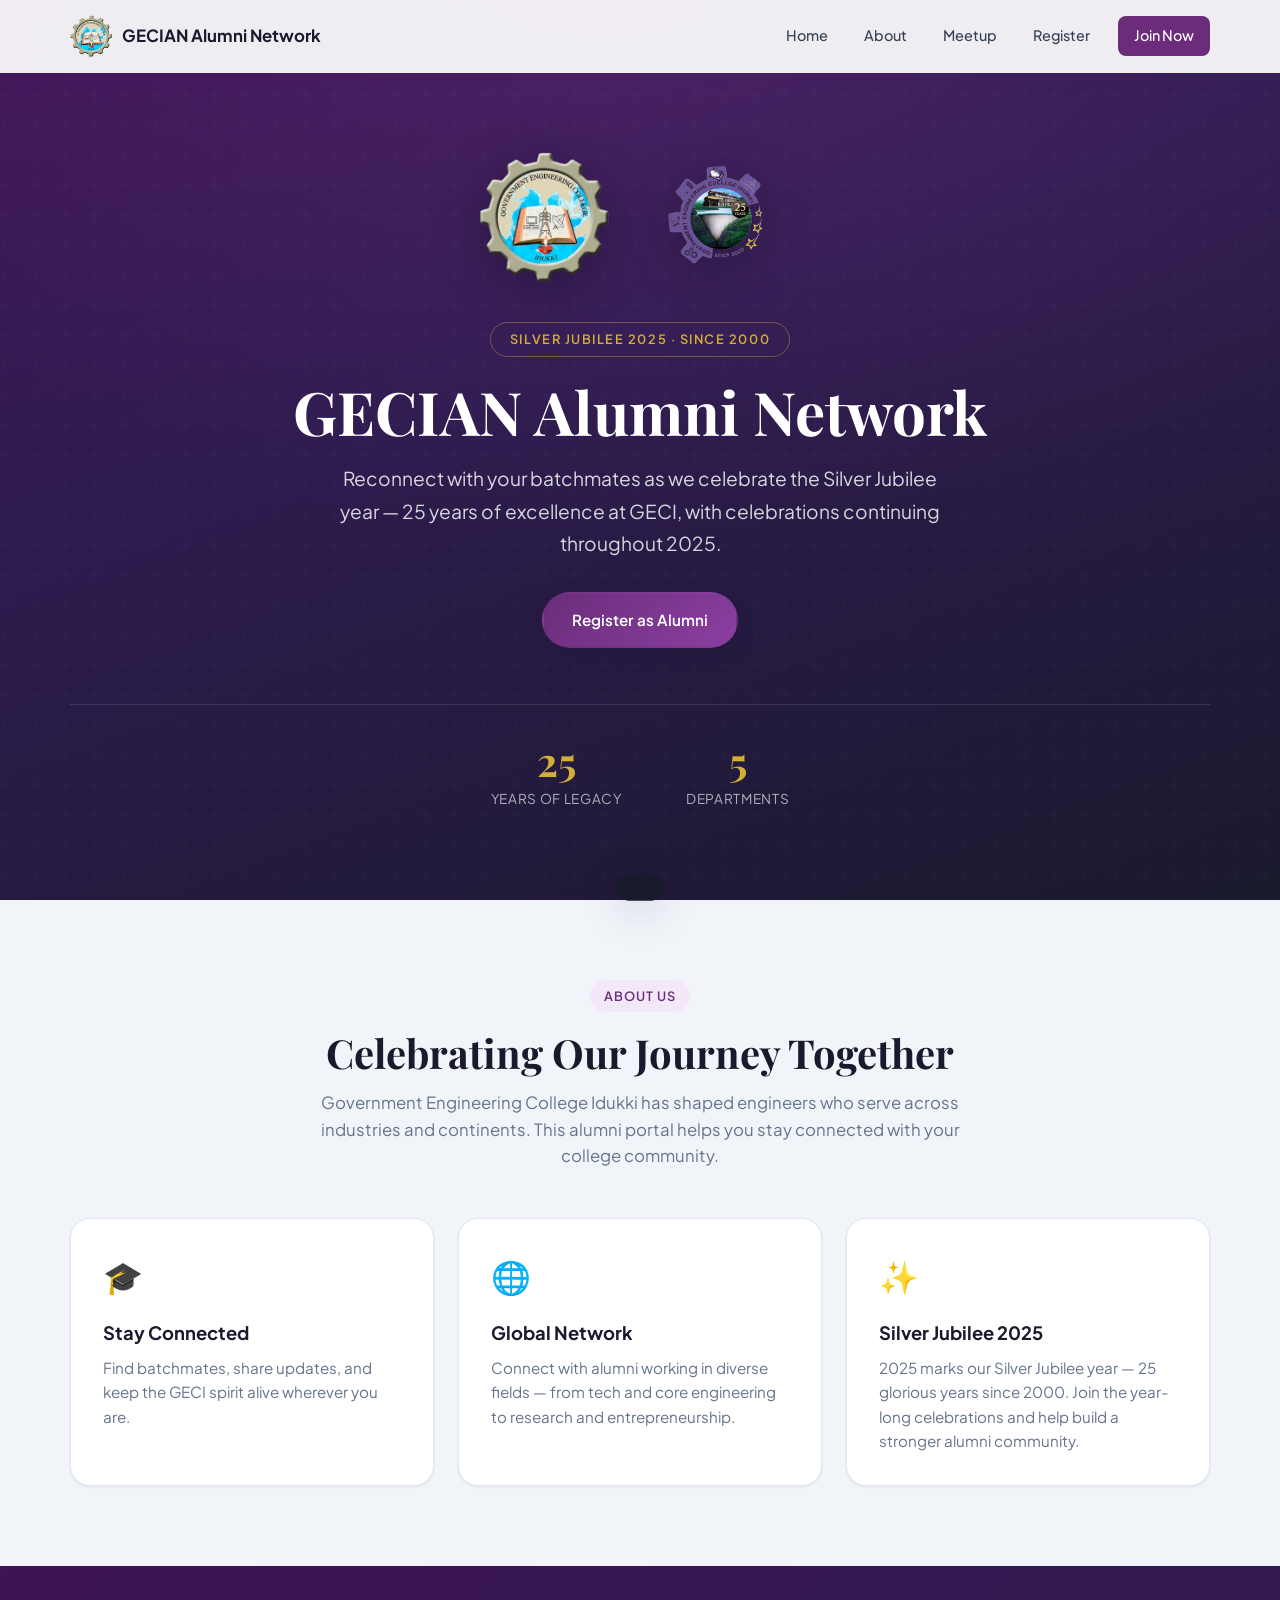
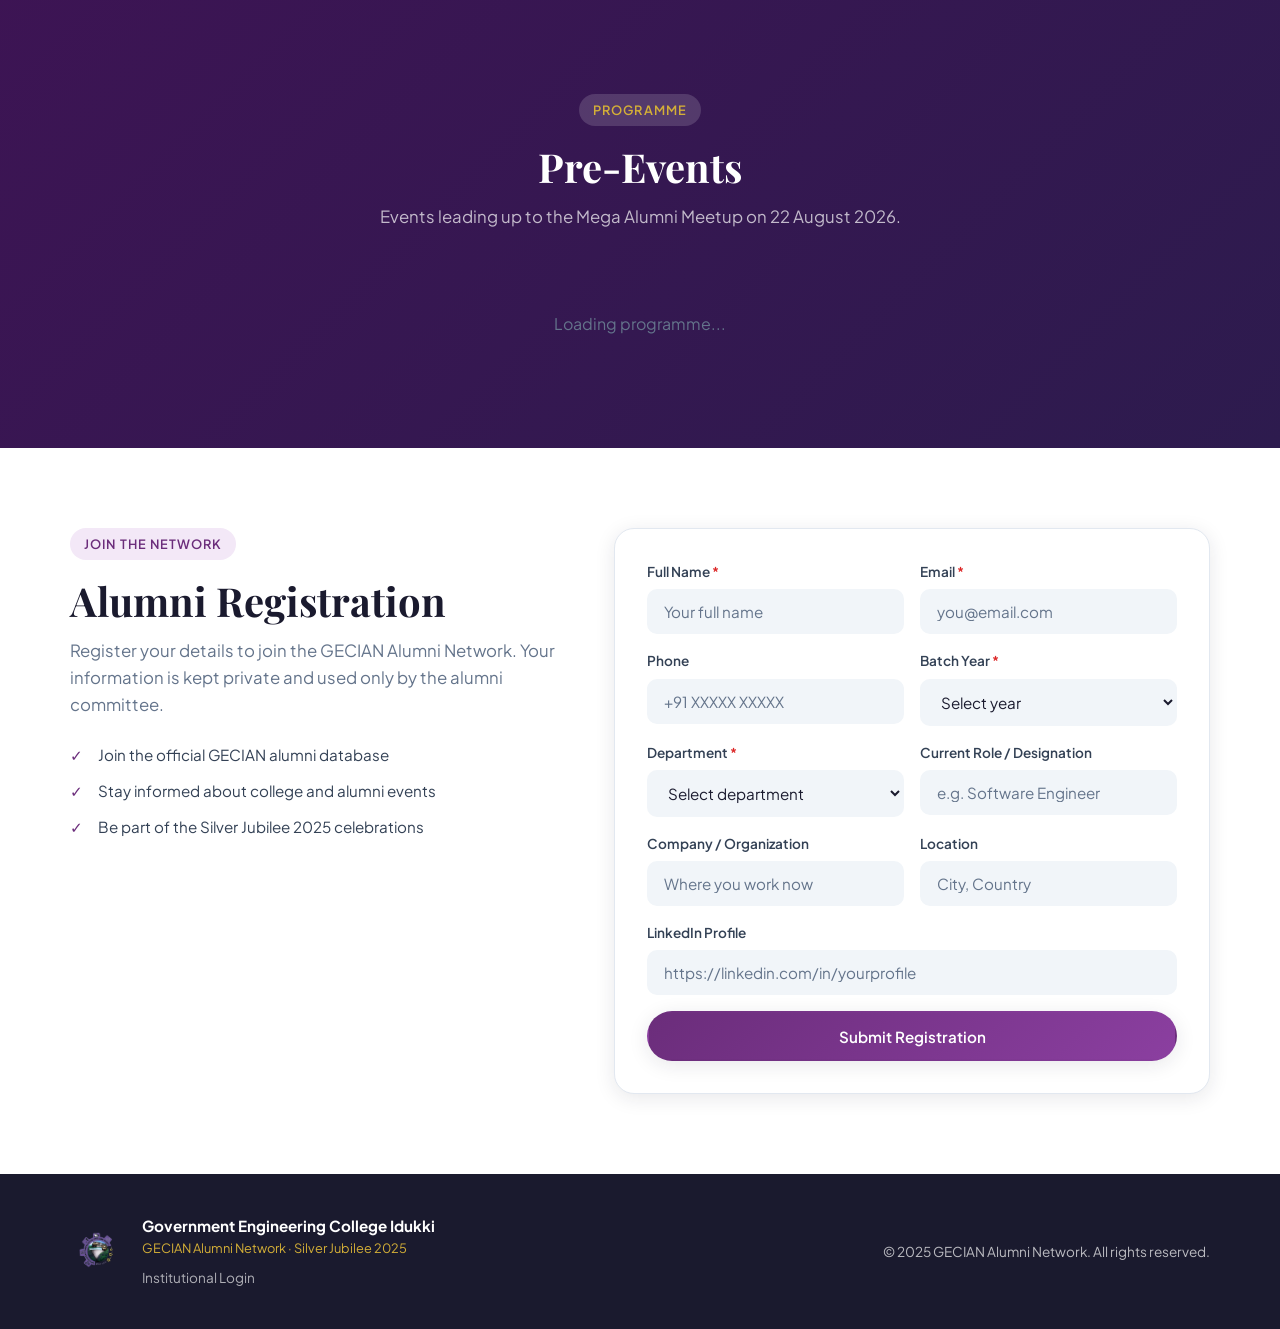
==== index.html @ 767d6194 "Initial commit: GECIAN Alumni Network website with Firebase backend. Co-authored-by: Cursor <cursora" ====
<!DOCTYPE html>
<html lang="en">
<head>
  <meta charset="UTF-8">
  <meta name="viewport" content="width=device-width, initial-scale=1.0">
  <meta name="description" content="GECIAN Alumni Network — Connect with fellow graduates of Government Engineering College Idukki">
  <title>GECIAN Alumni Network</title>
  <link rel="preconnect" href="https://fonts.googleapis.com">
  <link rel="preconnect" href="https://fonts.gstatic.com" crossorigin>
  <link href="https://fonts.googleapis.com/css2?family=Playfair+Display:wght@600;700&family=Plus+Jakarta+Sans:wght@400;500;600;700&display=swap" rel="stylesheet">
  <link rel="stylesheet" href="css/styles.css">
  <link rel="stylesheet" href="css/portal.css">
</head>
<body>
  <header class="header" id="header">
    <nav class="nav container">
      <a href="#home" class="nav__brand">
        <img src="assets/geci-logo.png" alt="GECI Logo" class="nav__logo">
        <span class="nav__title">GECIAN Alumni Network</span>
      </a>
      <button class="nav__toggle" id="navToggle" aria-label="Toggle navigation" aria-expanded="false">
        <span></span>
        <span></span>
        <span></span>
      </button>
      <ul class="nav__menu" id="navMenu">
        <li><a href="#home" class="nav__link">Home</a></li>
        <li><a href="#about" class="nav__link">About</a></li>
        <li><a href="#meetup" class="nav__link">Meetup</a></li>
        <li><a href="#register" class="nav__link">Register</a></li>
        <li><a href="#register" class="nav__link nav__link--cta">Join Now</a></li>
      </ul>
    </nav>
  </header>

  <main>
    <!-- Hero -->
    <section class="hero" id="home">
      <div class="hero__bg"></div>
      <div class="container hero__content">
        <div class="hero__logos">
          <img src="assets/geci-logo.png" alt="Government Engineering College Idukki" class="hero__logo hero__logo--geci">
          <img src="assets/silver-jubilee-logo.png" alt="GECI Silver Jubilee 25 Years" class="hero__logo hero__logo--jubilee">
        </div>
        <p class="hero__badge">Silver Jubilee 2025 · Since 2000</p>
        <h1 class="hero__title">GECIAN Alumni Network</h1>
        <p class="hero__subtitle">
          Reconnect with your batchmates as we celebrate the Silver Jubilee year — 25 years of excellence at GECI, with celebrations continuing throughout 2025.
        </p>
        <div class="hero__actions">
          <a href="#register" class="btn btn--primary">Register as Alumni</a>
        </div>
        <div class="hero__stats">
          <div class="stat">
            <span class="stat__value">25</span>
            <span class="stat__label">Years of Legacy</span>
          </div>
          <div class="stat">
            <span class="stat__value">5</span>
            <span class="stat__label">Departments</span>
          </div>
        </div>
      </div>
    </section>

    <!-- About -->
    <section class="about section" id="about">
      <div class="container">
        <div class="section__header">
          <span class="section__tag">About Us</span>
          <h2 class="section__title">Celebrating Our Journey Together</h2>
          <p class="section__desc">
            Government Engineering College Idukki has shaped engineers who serve across industries and continents. This alumni portal helps you stay connected with your college community.
          </p>
        </div>
        <div class="about__grid">
          <article class="feature-card">
            <div class="feature-card__icon">🎓</div>
            <h3>Stay Connected</h3>
            <p>Find batchmates, share updates, and keep the GECI spirit alive wherever you are.</p>
          </article>
          <article class="feature-card">
            <div class="feature-card__icon">🌐</div>
            <h3>Global Network</h3>
            <p>Connect with alumni working in diverse fields — from tech and core engineering to research and entrepreneurship.</p>
          </article>
          <article class="feature-card">
            <div class="feature-card__icon">✨</div>
            <h3>Silver Jubilee 2025</h3>
            <p>2025 marks our Silver Jubilee year — 25 glorious years since 2000. Join the year-long celebrations and help build a stronger alumni community.</p>
          </article>
        </div>
      </div>
    </section>

    <!-- Mega Meetup -->
    <section class="meetup section" id="meetup">
      <div class="container">
        <div id="meetupSection" hidden>
          <div class="section__header">
            <span class="section__tag" style="background:rgba(255,255,255,0.15);color:var(--gold-400);">Mega Event</span>
            <h2 class="section__title" style="color:var(--white);">Alumni Meetup 2026</h2>
          </div>
          <div class="meetup__card">
            <p class="meetup__date" id="meetupDate">Saturday, 22 August 2026</p>
            <h3 class="meetup__title" id="meetupTitle">Mega Alumni Meetup 2026</h3>
            <p class="meetup__venue" id="meetupVenue">Government Engineering College Idukki</p>
            <p class="meetup__desc" id="meetupDesc"></p>
          </div>
        </div>

        <div class="section__header" style="margin-top:3rem;">
          <span class="section__tag" style="background:rgba(255,255,255,0.15);color:var(--gold-400);">Programme</span>
          <h2 class="section__title" style="color:var(--white);">Pre-Events</h2>
          <p class="section__desc" style="color:rgba(255,255,255,0.7);">Events leading up to the Mega Alumni Meetup on 22 August 2026.</p>
        </div>
        <div class="events-timeline" id="eventsList">
          <p class="events-empty">Loading programme...</p>
        </div>
      </div>
    </section>

    <!-- Register -->
    <section class="register section" id="register">
      <div class="container">
        <div class="register__layout">
          <div class="register__info">
            <span class="section__tag">Join the Network</span>
            <h2 class="section__title">Alumni Registration</h2>
            <p class="section__desc">
              Register your details to join the GECIAN Alumni Network. Your information is kept private and used only by the alumni committee.
            </p>
            <ul class="register__benefits">
              <li>Join the official GECIAN alumni database</li>
              <li>Stay informed about college and alumni events</li>
              <li>Be part of the Silver Jubilee 2025 celebrations</li>
            </ul>
          </div>
          <form class="register__form" id="registerForm" novalidate>
            <div class="form-row">
              <div class="form-group">
                <label for="fullName">Full Name <span class="required">*</span></label>
                <input type="text" id="fullName" name="fullName" placeholder="Your full name" required autocomplete="name">
              </div>
              <div class="form-group">
                <label for="email">Email <span class="required">*</span></label>
                <input type="email" id="email" name="email" placeholder="you@email.com" required autocomplete="email">
              </div>
            </div>
            <div class="form-row">
              <div class="form-group">
                <label for="phone">Phone</label>
                <input type="tel" id="phone" name="phone" placeholder="+91 XXXXX XXXXX" autocomplete="tel">
              </div>
              <div class="form-group">
                <label for="batch">Batch Year <span class="required">*</span></label>
                <select id="batch" name="batch" required>
                  <option value="">Select year</option>
                </select>
              </div>
            </div>
            <div class="form-row">
              <div class="form-group">
                <label for="department">Department <span class="required">*</span></label>
                <select id="department" name="department" required>
                  <option value="">Select department</option>
                  <option value="CSE">Computer Science & Engineering</option>
                  <option value="ECE">Electronics & Communication</option>
                  <option value="EEE">Electrical & Electronics</option>
                  <option value="MECH">Mechanical Engineering</option>
                  <option value="IT">Information Technology</option>
                  <option value="OTHER">Other</option>
                </select>
              </div>
              <div class="form-group">
                <label for="currentRole">Current Role / Designation</label>
                <input type="text" id="currentRole" name="currentRole" placeholder="e.g. Software Engineer">
              </div>
            </div>
            <div class="form-row">
              <div class="form-group">
                <label for="company">Company / Organization</label>
                <input type="text" id="company" name="company" placeholder="Where you work now">
              </div>
              <div class="form-group">
                <label for="location">Location</label>
                <input type="text" id="location" name="location" placeholder="City, Country">
              </div>
            </div>
            <div class="form-group">
              <label for="linkedin">LinkedIn Profile</label>
              <input type="url" id="linkedin" name="linkedin" placeholder="https://linkedin.com/in/yourprofile">
            </div>
            <button type="submit" class="btn btn--primary btn--full" id="submitBtn">
              <span class="btn__text">Submit Registration</span>
              <span class="btn__loader" hidden></span>
            </button>
          </form>
        </div>
      </div>
    </section>
  </main>

  <footer class="footer">
    <div class="container footer__inner">
      <div class="footer__brand">
        <img src="assets/silver-jubilee-logo.png" alt="GECI Silver Jubilee" class="footer__logo">
        <div>
          <p class="footer__name">Government Engineering College Idukki</p>
          <p class="footer__tagline">GECIAN Alumni Network · Silver Jubilee 2025</p>
          <p class="footer__login"><a href="login.html">Institutional Login</a></p>
        </div>
      </div>
      <p class="footer__copy">&copy; 2025 GECIAN Alumni Network. All rights reserved.</p>
    </div>
  </footer>

  <div class="toast" id="toast" role="status" aria-live="polite"></div>

  <div class="lightbox" id="lightbox" hidden>
    <button class="lightbox__close" id="lightboxClose" aria-label="Close">&times;</button>
    <img class="lightbox__img" id="lightboxImg" src="" alt="">
    <p class="lightbox__caption" id="lightboxCaption"></p>
  </div>

  <script type="module" src="js/app.js"></script>
</body>
</html>
---- css/styles.css ----
/* ============================================
   GECIAN Alumni Network — Styles
   ============================================ */

:root {
  --purple-900: #3d1454;
  --purple-700: #6b2d7b;
  --purple-500: #8b3fa0;
  --purple-100: #f3e8f7;
  --gold-500: #c9a227;
  --gold-400: #d4af37;
  --gold-100: #fdf6e3;
  --navy: #1a1a2e;
  --slate-700: #334155;
  --slate-500: #64748b;
  --slate-200: #e2e8f0;
  --slate-100: #f1f5f9;
  --white: #ffffff;
  --shadow-sm: 0 1px 3px rgba(26, 26, 46, 0.08);
  --shadow-md: 0 4px 20px rgba(26, 26, 46, 0.1);
  --shadow-lg: 0 12px 40px rgba(61, 20, 84, 0.15);
  --radius: 12px;
  --radius-lg: 20px;
  --transition: 0.25s ease;
  --font-display: "Playfair Display", Georgia, serif;
  --font-body: "Plus Jakarta Sans", system-ui, sans-serif;
}

*,
*::before,
*::after {
  box-sizing: border-box;
  margin: 0;
  padding: 0;
}

html {
  scroll-behavior: smooth;
}

body {
  font-family: var(--font-body);
  color: var(--navy);
  background: var(--white);
  line-height: 1.6;
  -webkit-font-smoothing: antialiased;
}

img {
  max-width: 100%;
  height: auto;
  display: block;
}

a {
  color: var(--purple-700);
  text-decoration: none;
  transition: color var(--transition);
}

a:hover {
  color: var(--gold-500);
}

.container {
  width: min(1140px, 92vw);
  margin-inline: auto;
}

.section {
  padding: 5rem 0;
}

.section__header {
  text-align: center;
  max-width: 640px;
  margin: 0 auto 3rem;
}

.section__tag {
  display: inline-block;
  font-size: 0.8rem;
  font-weight: 600;
  letter-spacing: 0.08em;
  text-transform: uppercase;
  color: var(--purple-700);
  background: var(--purple-100);
  padding: 0.35rem 0.9rem;
  border-radius: 100px;
  margin-bottom: 1rem;
}

.section__title {
  font-family: var(--font-display);
  font-size: clamp(1.75rem, 4vw, 2.5rem);
  font-weight: 700;
  color: var(--navy);
  margin-bottom: 0.75rem;
  line-height: 1.25;
}

.section__desc {
  color: var(--slate-500);
  font-size: 1.05rem;
}

/* Buttons */
.btn {
  display: inline-flex;
  align-items: center;
  justify-content: center;
  gap: 0.5rem;
  padding: 0.85rem 1.75rem;
  font-family: var(--font-body);
  font-size: 0.95rem;
  font-weight: 600;
  border-radius: 100px;
  border: 2px solid transparent;
  cursor: pointer;
  transition: all var(--transition);
  text-decoration: none;
}

.btn--primary {
  background: linear-gradient(135deg, var(--purple-700), var(--purple-500));
  color: var(--white);
  box-shadow: var(--shadow-md);
}

.btn--primary:hover {
  transform: translateY(-2px);
  box-shadow: var(--shadow-lg);
  color: var(--white);
}

.btn--outline {
  background: transparent;
  color: var(--white);
  border-color: rgba(255, 255, 255, 0.5);
}

.btn--outline:hover {
  background: rgba(255, 255, 255, 0.12);
  border-color: var(--white);
  color: var(--white);
}

.btn--full {
  width: 100%;
}

.btn:disabled {
  opacity: 0.65;
  cursor: not-allowed;
  transform: none;
}

.btn__loader {
  width: 18px;
  height: 18px;
  border: 2px solid rgba(255, 255, 255, 0.3);
  border-top-color: var(--white);
  border-radius: 50%;
  animation: spin 0.7s linear infinite;
}

/* Header */
.header {
  position: fixed;
  top: 0;
  left: 0;
  right: 0;
  z-index: 100;
  background: rgba(255, 255, 255, 0.92);
  backdrop-filter: blur(12px);
  border-bottom: 1px solid transparent;
  transition: box-shadow var(--transition), border-color var(--transition);
}

.header--scrolled {
  border-color: var(--slate-200);
  box-shadow: var(--shadow-sm);
}

.nav {
  display: flex;
  align-items: center;
  justify-content: space-between;
  height: 72px;
}

.nav__brand {
  display: flex;
  align-items: center;
  gap: 0.65rem;
  text-decoration: none;
  color: var(--navy);
}

.nav__logo {
  width: 42px;
  height: 42px;
  object-fit: contain;
}

.nav__title {
  font-weight: 700;
  font-size: 1.05rem;
}

.nav__menu {
  display: flex;
  align-items: center;
  gap: 0.25rem;
  list-style: none;
}

.nav__link {
  display: block;
  padding: 0.5rem 1rem;
  font-size: 0.9rem;
  font-weight: 500;
  color: var(--slate-700);
  border-radius: 8px;
  transition: all var(--transition);
}

.nav__link:hover {
  color: var(--purple-700);
  background: var(--purple-100);
}

.nav__link--cta {
  background: var(--purple-700);
  color: var(--white) !important;
  margin-left: 0.5rem;
}

.nav__link--cta:hover {
  background: var(--purple-500);
  color: var(--white) !important;
}

.nav__toggle {
  display: none;
  flex-direction: column;
  gap: 5px;
  background: none;
  border: none;
  cursor: pointer;
  padding: 4px;
}

.nav__toggle span {
  display: block;
  width: 24px;
  height: 2px;
  background: var(--navy);
  border-radius: 2px;
  transition: var(--transition);
}

/* Hero */
.hero {
  position: relative;
  min-height: 100vh;
  display: flex;
  align-items: center;
  padding: 7rem 0 4rem;
  overflow: hidden;
}

.hero__bg {
  position: absolute;
  inset: 0;
  background:
    radial-gradient(ellipse 80% 60% at 50% 0%, rgba(139, 63, 160, 0.25), transparent),
    linear-gradient(160deg, var(--purple-900) 0%, #2d1b4e 40%, var(--navy) 100%);
  z-index: -1;
}

.hero__bg::after {
  content: "";
  position: absolute;
  inset: 0;
  background: url("data:image/svg+xml,%3Csvg width='60' height='60' viewBox='0 0 60 60' xmlns='http://www.w3.org/2000/svg'%3E%3Cg fill='none' fill-rule='evenodd'%3E%3Cg fill='%23ffffff' fill-opacity='0.03'%3E%3Cpath d='M36 34v-4h-2v4h-4v2h4v4h2v-4h4v-2h-4zm0-30V0h-2v4h-4v2h4v4h2V6h4V4h-4zM6 34v-4H4v4H0v2h4v4h2v-4h4v-2H6zM6 4V0H4v4H0v2h4v4h2V6h4V4H6z'/%3E%3C/g%3E%3C/g%3E%3C/svg%3E");
  opacity: 0.5;
}

.hero__content {
  text-align: center;
  color: var(--white);
}

.hero__logos {
  display: flex;
  align-items: center;
  justify-content: center;
  gap: 2rem;
  margin-bottom: 1.5rem;
  flex-wrap: wrap;
}

.hero__logo {
  object-fit: contain;
  filter: drop-shadow(0 8px 24px rgba(0, 0, 0, 0.3));
  animation: fadeInUp 0.8s ease both;
}

.hero__logo--geci {
  width: clamp(90px, 14vw, 130px);
  animation-delay: 0.1s;
}

.hero__logo--jubilee {
  width: clamp(110px, 16vw, 160px);
  animation-delay: 0.25s;
}

.hero__badge {
  display: inline-block;
  font-size: 0.8rem;
  font-weight: 600;
  letter-spacing: 0.12em;
  text-transform: uppercase;
  color: var(--gold-400);
  border: 1px solid rgba(212, 175, 55, 0.4);
  padding: 0.4rem 1.2rem;
  border-radius: 100px;
  margin-bottom: 1.25rem;
  animation: fadeInUp 0.8s ease 0.35s both;
}

.hero__title {
  font-family: var(--font-display);
  font-size: clamp(2.25rem, 6vw, 3.75rem);
  font-weight: 700;
  line-height: 1.15;
  margin-bottom: 1rem;
  animation: fadeInUp 0.8s ease 0.45s both;
}

.hero__subtitle {
  font-size: clamp(1rem, 2.5vw, 1.2rem);
  color: rgba(255, 255, 255, 0.82);
  max-width: 620px;
  margin: 0 auto 2rem;
  line-height: 1.7;
  animation: fadeInUp 0.8s ease 0.55s both;
}

.hero__actions {
  display: flex;
  gap: 1rem;
  justify-content: center;
  flex-wrap: wrap;
  margin-bottom: 3.5rem;
  animation: fadeInUp 0.8s ease 0.65s both;
}

.hero__stats {
  display: flex;
  justify-content: center;
  gap: clamp(2rem, 5vw, 4rem);
  flex-wrap: wrap;
  padding-top: 2rem;
  border-top: 1px solid rgba(255, 255, 255, 0.12);
  animation: fadeInUp 0.8s ease 0.75s both;
}

.stat__value {
  display: block;
  font-family: var(--font-display);
  font-size: clamp(1.75rem, 4vw, 2.5rem);
  font-weight: 700;
  color: var(--gold-400);
  line-height: 1.2;
}

.stat__label {
  font-size: 0.85rem;
  color: rgba(255, 255, 255, 0.65);
  text-transform: uppercase;
  letter-spacing: 0.05em;
}

/* About */
.about {
  background: var(--slate-100);
}

.about__grid {
  display: grid;
  grid-template-columns: repeat(auto-fit, minmax(280px, 1fr));
  gap: 1.5rem;
}

.feature-card {
  background: var(--white);
  padding: 2rem;
  border-radius: var(--radius-lg);
  box-shadow: var(--shadow-sm);
  border: 1px solid var(--slate-200);
  transition: all var(--transition);
}

.feature-card:hover {
  transform: translateY(-4px);
  box-shadow: var(--shadow-md);
  border-color: var(--purple-100);
}

.feature-card__icon {
  font-size: 2rem;
  margin-bottom: 1rem;
}

.feature-card h3 {
  font-size: 1.15rem;
  font-weight: 700;
  margin-bottom: 0.5rem;
  color: var(--navy);
}

.feature-card p {
  color: var(--slate-500);
  font-size: 0.95rem;
}

/* Register */
.register__layout {
  display: grid;
  grid-template-columns: 1fr 1.2fr;
  gap: 3rem;
  align-items: start;
}

.register__benefits {
  list-style: none;
  margin-top: 1.5rem;
}

.register__benefits li {
  position: relative;
  padding-left: 1.75rem;
  margin-bottom: 0.75rem;
  color: var(--slate-700);
  font-size: 0.95rem;
}

.register__benefits li::before {
  content: "✓";
  position: absolute;
  left: 0;
  color: var(--purple-700);
  font-weight: 700;
}

.register__form {
  background: var(--white);
  padding: 2rem;
  border-radius: var(--radius-lg);
  box-shadow: var(--shadow-md);
  border: 1px solid var(--slate-200);
}

.form-row {
  display: grid;
  grid-template-columns: 1fr 1fr;
  gap: 1rem;
}

.form-group {
  margin-bottom: 1rem;
}

.form-group label {
  display: block;
  font-size: 0.85rem;
  font-weight: 600;
  color: var(--slate-700);
  margin-bottom: 0.4rem;
}

.required {
  color: #dc2626;
}

.form-group input,
.form-group select,
.directory__filters select {
  width: 100%;
  padding: 0.75rem 1rem;
  font-family: var(--font-body);
  font-size: 0.95rem;
  color: var(--navy);
  background: var(--slate-100);
  border: 1.5px solid transparent;
  border-radius: 10px;
  transition: all var(--transition);
  outline: none;
}

.form-group input:focus,
.form-group select:focus,
.directory__filters select:focus,
.search-box input:focus {
  background: var(--white);
  border-color: var(--purple-500);
  box-shadow: 0 0 0 3px rgba(139, 63, 160, 0.15);
}

.form-group input::placeholder {
  color: var(--slate-500);
}

.form-group input.error,
.form-group select.error {
  border-color: #dc2626;
  background: #fef2f2;
}

/* Directory */
.directory {
  background: var(--slate-100);
}

.directory__filters {
  display: flex;
  gap: 1rem;
  margin-bottom: 2rem;
  flex-wrap: wrap;
}

.search-box {
  flex: 1;
  min-width: 220px;
  position: relative;
}

.search-box__icon {
  position: absolute;
  left: 1rem;
  top: 50%;
  transform: translateY(-50%);
  width: 18px;
  height: 18px;
  color: var(--slate-500);
  pointer-events: none;
}

.search-box input {
  width: 100%;
  padding: 0.75rem 1rem 0.75rem 2.75rem;
  font-family: var(--font-body);
  font-size: 0.95rem;
  background: var(--white);
  border: 1.5px solid var(--slate-200);
  border-radius: 10px;
  outline: none;
  transition: all var(--transition);
}

.directory__filters select {
  min-width: 160px;
  background: var(--white);
  border: 1.5px solid var(--slate-200);
  cursor: pointer;
}

.directory__grid {
  display: grid;
  grid-template-columns: repeat(auto-fill, minmax(300px, 1fr));
  gap: 1.25rem;
}

.directory__loading {
  grid-column: 1 / -1;
  text-align: center;
  padding: 3rem;
  color: var(--slate-500);
}

.directory__empty {
  text-align: center;
  color: var(--slate-500);
  padding: 2rem;
}

.spinner {
  width: 36px;
  height: 36px;
  border: 3px solid var(--slate-200);
  border-top-color: var(--purple-700);
  border-radius: 50%;
  animation: spin 0.7s linear infinite;
  margin: 0 auto 1rem;
}

/* Alumni Card */
.alumni-card {
  background: var(--white);
  border-radius: var(--radius-lg);
  padding: 1.5rem;
  box-shadow: var(--shadow-sm);
  border: 1px solid var(--slate-200);
  transition: all var(--transition);
  animation: fadeInUp 0.4s ease both;
}

.alumni-card:hover {
  transform: translateY(-3px);
  box-shadow: var(--shadow-md);
  border-color: var(--purple-100);
}

.alumni-card__header {
  display: flex;
  align-items: center;
  gap: 1rem;
  margin-bottom: 1rem;
}

.alumni-card__avatar {
  width: 52px;
  height: 52px;
  border-radius: 50%;
  background: linear-gradient(135deg, var(--purple-700), var(--purple-500));
  color: var(--white);
  display: flex;
  align-items: center;
  justify-content: center;
  font-weight: 700;
  font-size: 1.1rem;
  flex-shrink: 0;
}

.alumni-card__name {
  font-size: 1.05rem;
  font-weight: 700;
  color: var(--navy);
  line-height: 1.3;
}

.alumni-card__meta {
  font-size: 0.8rem;
  color: var(--purple-700);
  font-weight: 600;
}

.alumni-card__details {
  display: flex;
  flex-direction: column;
  gap: 0.4rem;
}

.alumni-card__detail {
  display: flex;
  align-items: center;
  gap: 0.5rem;
  font-size: 0.88rem;
  color: var(--slate-500);
}

.alumni-card__detail svg {
  width: 15px;
  height: 15px;
  flex-shrink: 0;
  opacity: 0.6;
}

.alumni-card__linkedin {
  display: inline-flex;
  align-items: center;
  gap: 0.35rem;
  margin-top: 0.75rem;
  font-size: 0.85rem;
  font-weight: 600;
  color: var(--purple-700);
}

.alumni-card__linkedin:hover {
  color: var(--gold-500);
}

/* Footer */
.footer {
  background: var(--navy);
  color: rgba(255, 255, 255, 0.7);
  padding: 2.5rem 0;
}

.footer__inner {
  display: flex;
  align-items: center;
  justify-content: space-between;
  flex-wrap: wrap;
  gap: 1.5rem;
}

.footer__brand {
  display: flex;
  align-items: center;
  gap: 1rem;
}

.footer__logo {
  width: 56px;
  height: 56px;
  object-fit: contain;
}

.footer__name {
  font-weight: 700;
  color: var(--white);
  font-size: 0.95rem;
}

.footer__tagline {
  font-size: 0.8rem;
  color: var(--gold-400);
}

.footer__copy {
  font-size: 0.85rem;
}

/* Toast */
.toast {
  position: fixed;
  bottom: 2rem;
  left: 50%;
  transform: translateX(-50%) translateY(120%);
  background: var(--navy);
  color: var(--white);
  padding: 0.85rem 1.5rem;
  border-radius: 100px;
  font-size: 0.9rem;
  font-weight: 500;
  box-shadow: var(--shadow-lg);
  z-index: 200;
  transition: transform 0.35s cubic-bezier(0.34, 1.56, 0.64, 1);
  pointer-events: none;
  max-width: 90vw;
  text-align: center;
}

.toast--visible {
  transform: translateX(-50%) translateY(0);
}

.toast--success {
  background: #166534;
}

.toast--error {
  background: #991b1b;
}

/* Animations */
@keyframes fadeInUp {
  from {
    opacity: 0;
    transform: translateY(20px);
  }
  to {
    opacity: 1;
    transform: translateY(0);
  }
}

@keyframes spin {
  to {
    transform: rotate(360deg);
  }
}

/* Responsive */
@media (max-width: 900px) {
  .register__layout {
    grid-template-columns: 1fr;
  }
}

@media (max-width: 768px) {
  .nav__toggle {
    display: flex;
  }

  .nav__menu {
    position: fixed;
    top: 72px;
    left: 0;
    right: 0;
    background: var(--white);
    flex-direction: column;
    padding: 1rem;
    gap: 0.25rem;
    border-bottom: 1px solid var(--slate-200);
    box-shadow: var(--shadow-md);
    transform: translateY(-120%);
    opacity: 0;
    pointer-events: none;
    transition: all var(--transition);
  }

  .nav__menu--open {
    transform: translateY(0);
    opacity: 1;
    pointer-events: auto;
  }

  .nav__link--cta {
    margin-left: 0;
    text-align: center;
  }

  .form-row {
    grid-template-columns: 1fr;
  }

  .hero__logos {
    gap: 1.25rem;
  }

  .footer__inner {
    flex-direction: column;
    text-align: center;
  }

  .footer__brand {
    flex-direction: column;
  }
}

/* Event photos */
.event-card__photos {
  display: flex;
  gap: 0.5rem;
  margin-top: 0.75rem;
  flex-wrap: wrap;
}

.event-card__photo {
  width: 72px;
  height: 72px;
  border-radius: 8px;
  object-fit: cover;
  cursor: pointer;
  border: 2px solid var(--slate-200);
  transition: border-color var(--transition);
}

.event-card__photo:hover {
  border-color: var(--purple-500);
}

/* Lightbox */
.lightbox {
  position: fixed;
  inset: 0;
  z-index: 300;
  background: rgba(26, 26, 46, 0.92);
  display: flex;
  flex-direction: column;
  align-items: center;
  justify-content: center;
  padding: 2rem;
}

.lightbox[hidden] {
  display: none;
}

.lightbox__img {
  max-width: min(90vw, 900px);
  max-height: 75vh;
  object-fit: contain;
  border-radius: var(--radius);
}

.lightbox__caption {
  color: rgba(255, 255, 255, 0.85);
  margin-top: 1rem;
  text-align: center;
  max-width: 600px;
}

.lightbox__close {
  position: absolute;
  top: 1.5rem;
  right: 1.5rem;
  background: none;
  border: none;
  color: var(--white);
  font-size: 2.5rem;
  cursor: pointer;
  line-height: 1;
  opacity: 0.8;
}

.lightbox__close:hover {
  opacity: 1;
}
---- css/portal.css ----
/* Institutional portal styles */
:root {
  --portal-sidebar: 260px;
}

.portal-body {
  background: #f1f5f9;
  min-height: 100vh;
}

.portal-layout {
  display: flex;
  min-height: 100vh;
}

.portal-sidebar {
  width: var(--portal-sidebar);
  background: linear-gradient(180deg, var(--purple-900), #2d1b4e);
  color: var(--white);
  padding: 1.5rem;
  display: flex;
  flex-direction: column;
  position: fixed;
  top: 0;
  left: 0;
  bottom: 0;
  z-index: 50;
}

.portal-sidebar__brand {
  display: flex;
  align-items: center;
  gap: 0.75rem;
  margin-bottom: 2rem;
  padding-bottom: 1.5rem;
  border-bottom: 1px solid rgba(255, 255, 255, 0.1);
}

.portal-sidebar__logo {
  width: 40px;
  height: 40px;
  object-fit: contain;
}

.portal-sidebar__title {
  font-size: 0.9rem;
  font-weight: 700;
  line-height: 1.3;
}

.portal-sidebar__role {
  font-size: 0.75rem;
  color: var(--gold-400);
  margin-top: 0.15rem;
}

.portal-nav {
  list-style: none;
  flex: 1;
}

.portal-nav__link {
  display: block;
  padding: 0.7rem 1rem;
  color: rgba(255, 255, 255, 0.75);
  border-radius: 8px;
  font-size: 0.9rem;
  font-weight: 500;
  margin-bottom: 0.25rem;
  transition: all var(--transition);
  cursor: pointer;
  border: none;
  background: none;
  width: 100%;
  text-align: left;
  font-family: var(--font-body);
}

.portal-nav__link:hover,
.portal-nav__link--active {
  background: rgba(255, 255, 255, 0.12);
  color: var(--white);
}

.portal-sidebar__footer {
  padding-top: 1rem;
  border-top: 1px solid rgba(255, 255, 255, 0.1);
}

.portal-main {
  flex: 1;
  margin-left: var(--portal-sidebar);
  padding: 2rem;
}

.portal-header {
  display: flex;
  align-items: center;
  justify-content: space-between;
  margin-bottom: 2rem;
  flex-wrap: wrap;
  gap: 1rem;
}

.portal-header h1 {
  font-family: var(--font-display);
  font-size: 1.75rem;
  color: var(--navy);
}

.portal-card {
  background: var(--white);
  border-radius: var(--radius-lg);
  padding: 1.5rem;
  box-shadow: var(--shadow-sm);
  border: 1px solid var(--slate-200);
  margin-bottom: 1.5rem;
}

.portal-card__title {
  font-size: 1.1rem;
  font-weight: 700;
  margin-bottom: 1rem;
  color: var(--navy);
}

.portal-panel {
  display: none;
}

.portal-panel--active {
  display: block;
}

/* Login page */
.login-page {
  min-height: 100vh;
  display: flex;
  align-items: center;
  justify-content: center;
  background:
    radial-gradient(ellipse 80% 60% at 50% 0%, rgba(139, 63, 160, 0.2), transparent),
    linear-gradient(160deg, var(--purple-900) 0%, #2d1b4e 40%, var(--navy) 100%);
  padding: 2rem;
}

.login-card {
  width: min(420px, 100%);
  background: var(--white);
  border-radius: var(--radius-lg);
  padding: 2.5rem;
  box-shadow: var(--shadow-lg);
}

.login-card__header {
  text-align: center;
  margin-bottom: 2rem;
}

.login-card__logo {
  width: 72px;
  height: 72px;
  object-fit: contain;
  margin: 0 auto 1rem;
}

.login-card__title {
  font-family: var(--font-display);
  font-size: 1.5rem;
  color: var(--navy);
  margin-bottom: 0.35rem;
}

.login-card__subtitle {
  font-size: 0.9rem;
  color: var(--slate-500);
}

.login-card__back {
  display: block;
  text-align: center;
  margin-top: 1.5rem;
  font-size: 0.85rem;
  color: var(--slate-500);
}

.login-error {
  background: #fef2f2;
  color: #991b1b;
  padding: 0.75rem 1rem;
  border-radius: 8px;
  font-size: 0.85rem;
  margin-bottom: 1rem;
  display: none;
}

.login-error--visible {
  display: block;
}

/* Data table */
.data-table {
  width: 100%;
  border-collapse: collapse;
  font-size: 0.9rem;
}

.data-table th,
.data-table td {
  padding: 0.75rem 1rem;
  text-align: left;
  border-bottom: 1px solid var(--slate-200);
}

.data-table th {
  font-weight: 600;
  color: var(--slate-700);
  background: var(--slate-100);
}

.data-table tr:hover td {
  background: var(--slate-100);
}

.badge {
  display: inline-block;
  padding: 0.2rem 0.6rem;
  border-radius: 100px;
  font-size: 0.75rem;
  font-weight: 600;
}

.badge--published {
  background: #dcfce7;
  color: #166534;
}

.badge--draft {
  background: #fef3c7;
  color: #92400e;
}

.badge--inactive {
  background: #fee2e2;
  color: #991b1b;
}

.badge--role {
  background: var(--purple-100);
  color: var(--purple-700);
}

.table-actions {
  display: flex;
  gap: 0.5rem;
}

.btn--sm {
  padding: 0.4rem 0.85rem;
  font-size: 0.8rem;
}

.btn--danger {
  background: #dc2626;
  color: var(--white);
  border: none;
}

.btn--danger:hover {
  background: #b91c1c;
  color: var(--white);
}

.btn--ghost {
  background: var(--slate-100);
  color: var(--slate-700);
  border: 1px solid var(--slate-200);
}

.btn--ghost:hover {
  background: var(--slate-200);
  color: var(--navy);
}

.checkbox-label {
  display: flex;
  align-items: center;
  gap: 0.5rem;
  font-size: 0.9rem;
  cursor: pointer;
}

.checkbox-label input {
  width: 18px;
  height: 18px;
  accent-color: var(--purple-700);
}

.form-hint {
  font-size: 0.8rem;
  color: var(--slate-500);
  margin-top: 0.35rem;
}

.empty-state {
  text-align: center;
  padding: 2rem;
  color: var(--slate-500);
}

/* Meetup public section */
.meetup {
  background: linear-gradient(135deg, var(--purple-900), #2d1b4e);
  color: var(--white);
}

.meetup__card {
  background: rgba(255, 255, 255, 0.08);
  border: 1px solid rgba(255, 255, 255, 0.15);
  border-radius: var(--radius-lg);
  padding: 2.5rem;
  text-align: center;
  backdrop-filter: blur(8px);
}

.meetup__date {
  display: inline-block;
  font-size: 0.85rem;
  font-weight: 600;
  letter-spacing: 0.08em;
  text-transform: uppercase;
  color: var(--gold-400);
  border: 1px solid rgba(212, 175, 55, 0.4);
  padding: 0.4rem 1.2rem;
  border-radius: 100px;
  margin-bottom: 1rem;
}

.meetup__title {
  font-family: var(--font-display);
  font-size: clamp(1.75rem, 4vw, 2.5rem);
  margin-bottom: 0.75rem;
}

.meetup__venue {
  font-size: 1.05rem;
  color: rgba(255, 255, 255, 0.8);
  margin-bottom: 1rem;
}

.meetup__desc {
  max-width: 640px;
  margin: 0 auto;
  color: rgba(255, 255, 255, 0.75);
  line-height: 1.7;
}

.events-timeline {
  display: grid;
  gap: 1rem;
  max-width: 800px;
  margin: 0 auto;
}

.event-card {
  display: flex;
  gap: 1.25rem;
  background: var(--white);
  border-radius: var(--radius-lg);
  padding: 1.5rem;
  box-shadow: var(--shadow-sm);
  border: 1px solid var(--slate-200);
  transition: all var(--transition);
}

.event-card:hover {
  box-shadow: var(--shadow-md);
  border-color: var(--purple-100);
}

.event-card__date {
  flex-shrink: 0;
  width: 64px;
  text-align: center;
  background: var(--purple-100);
  border-radius: 10px;
  padding: 0.75rem 0.5rem;
}

.event-card__day {
  display: block;
  font-size: 1.5rem;
  font-weight: 700;
  color: var(--purple-700);
  line-height: 1;
}

.event-card__month {
  display: block;
  font-size: 0.75rem;
  font-weight: 600;
  color: var(--purple-500);
  text-transform: uppercase;
  margin-top: 0.25rem;
}

.event-card__title {
  font-size: 1.05rem;
  font-weight: 700;
  color: var(--navy);
  margin-bottom: 0.35rem;
}

.event-card__meta {
  font-size: 0.85rem;
  color: var(--purple-700);
  font-weight: 500;
  margin-bottom: 0.5rem;
}

.event-card__desc {
  font-size: 0.9rem;
  color: var(--slate-500);
  line-height: 1.6;
}

.events-empty {
  text-align: center;
  color: var(--slate-500);
  padding: 2rem;
}

.footer__login {
  font-size: 0.85rem;
  color: rgba(255, 255, 255, 0.5);
  margin-top: 0.5rem;
}

.footer__login a {
  color: rgba(255, 255, 255, 0.65);
}

.footer__login a:hover {
  color: var(--gold-400);
}

@media (max-width: 900px) {
  .portal-sidebar {
    transform: translateX(-100%);
    transition: transform var(--transition);
  }

  .portal-sidebar--open {
    transform: translateX(0);
  }

  .portal-main {
    margin-left: 0;
    padding: 1.25rem;
  }

  .portal-mobile-toggle {
    display: block;
    background: var(--purple-700);
    color: var(--white);
    border: none;
    padding: 0.5rem 1rem;
    border-radius: 8px;
    cursor: pointer;
    font-family: var(--font-body);
    font-weight: 600;
  }

  .data-table {
    display: block;
    overflow-x: auto;
  }
}

@media (min-width: 901px) {
  .portal-mobile-toggle {
    display: none;
  }
}

/* Photo upload previews */
.photo-preview {
  display: flex;
  flex-wrap: wrap;
  gap: 0.75rem;
  margin-top: 0.75rem;
}

.photo-preview__item {
  position: relative;
  width: 88px;
  height: 88px;
  border-radius: 10px;
  overflow: hidden;
  border: 1px solid var(--slate-200);
}

.photo-preview__item img {
  width: 100%;
  height: 100%;
  object-fit: cover;
}

.photo-preview__remove {
  position: absolute;
  top: 4px;
  right: 4px;
  width: 22px;
  height: 22px;
  border: none;
  border-radius: 50%;
  background: rgba(0, 0, 0, 0.65);
  color: white;
  font-size: 14px;
  line-height: 1;
  cursor: pointer;
  display: flex;
  align-items: center;
  justify-content: center;
}

.password-prompt-wrap {
  margin-bottom: 1.25rem;
}

.password-prompt {
  background: #fff7ed;
  border: 1px solid #fdba74;
  color: #9a3412;
  border-radius: var(--radius);
  padding: 1rem 1.25rem;
}

.password-prompt strong {
  display: block;
  margin-bottom: 0.35rem;
  font-size: 0.95rem;
}

.password-prompt p {
  font-size: 0.88rem;
  margin-bottom: 0.85rem;
  line-height: 1.5;
}
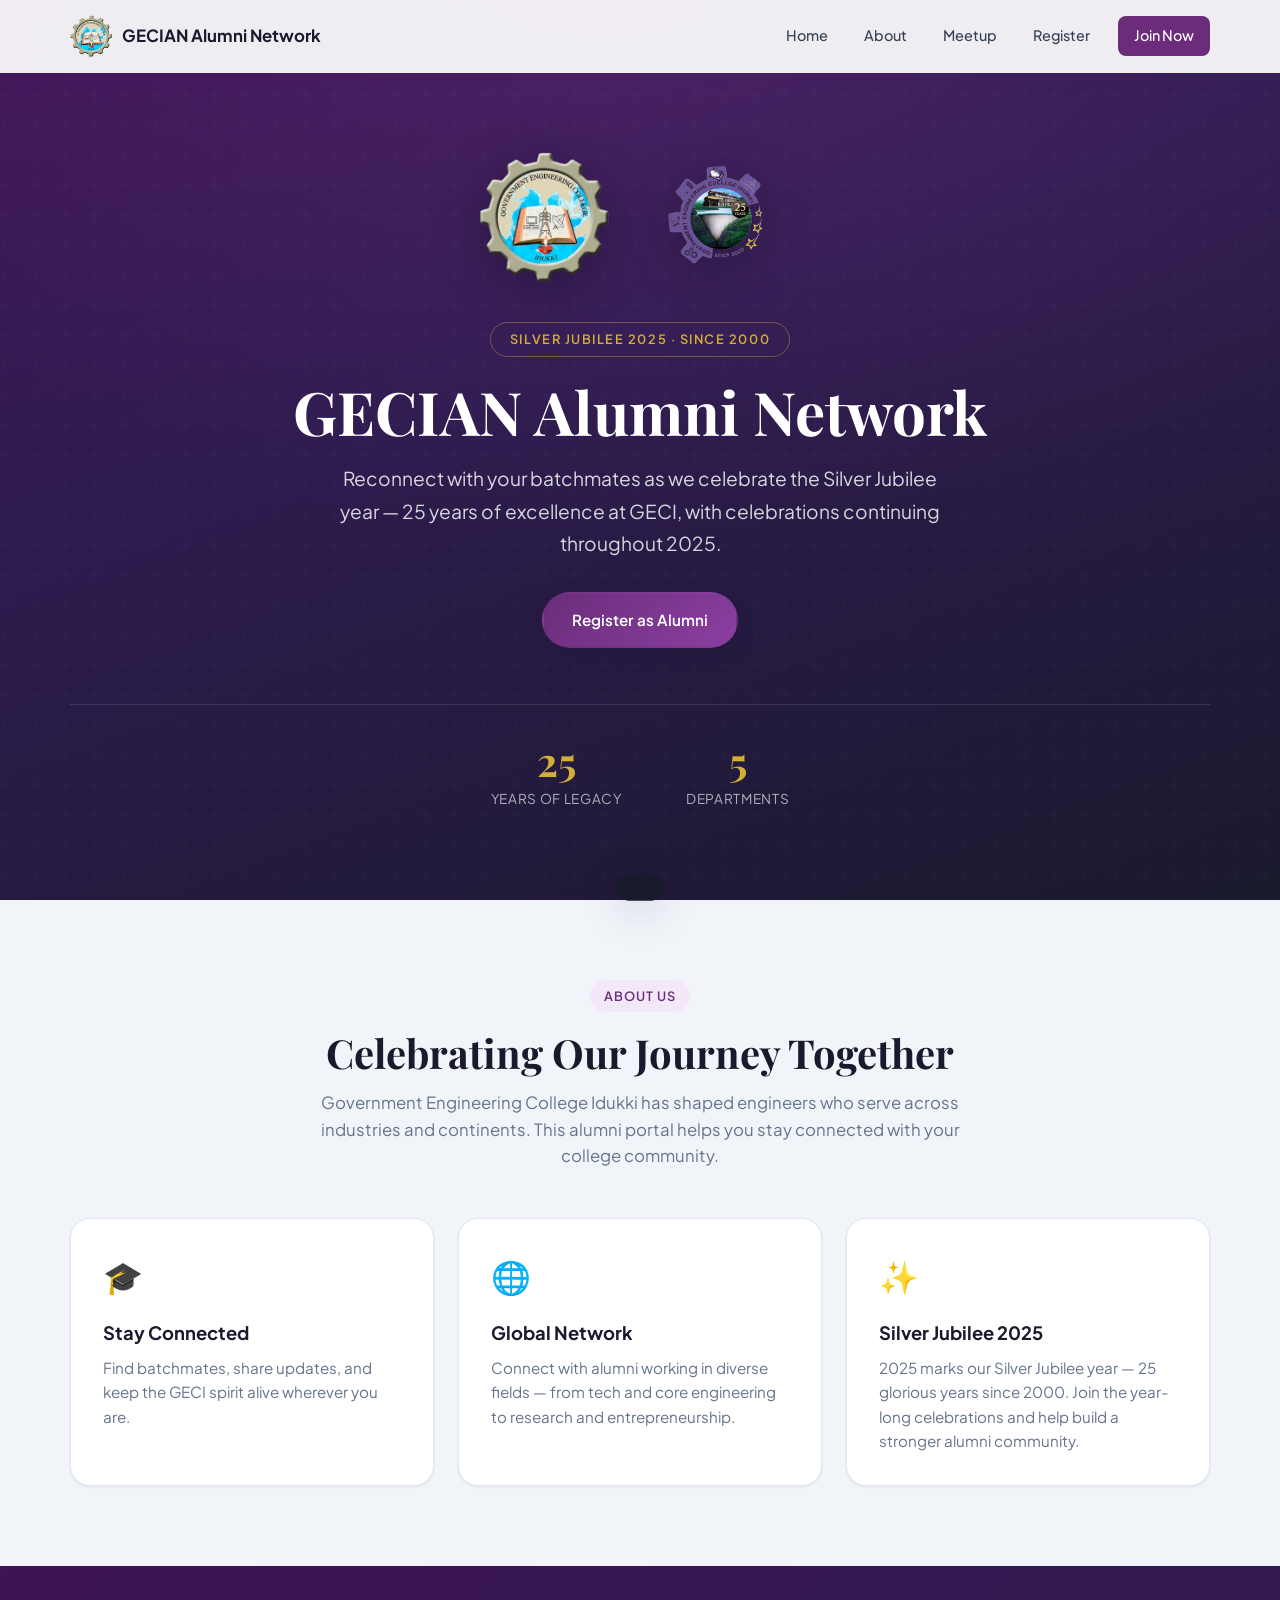
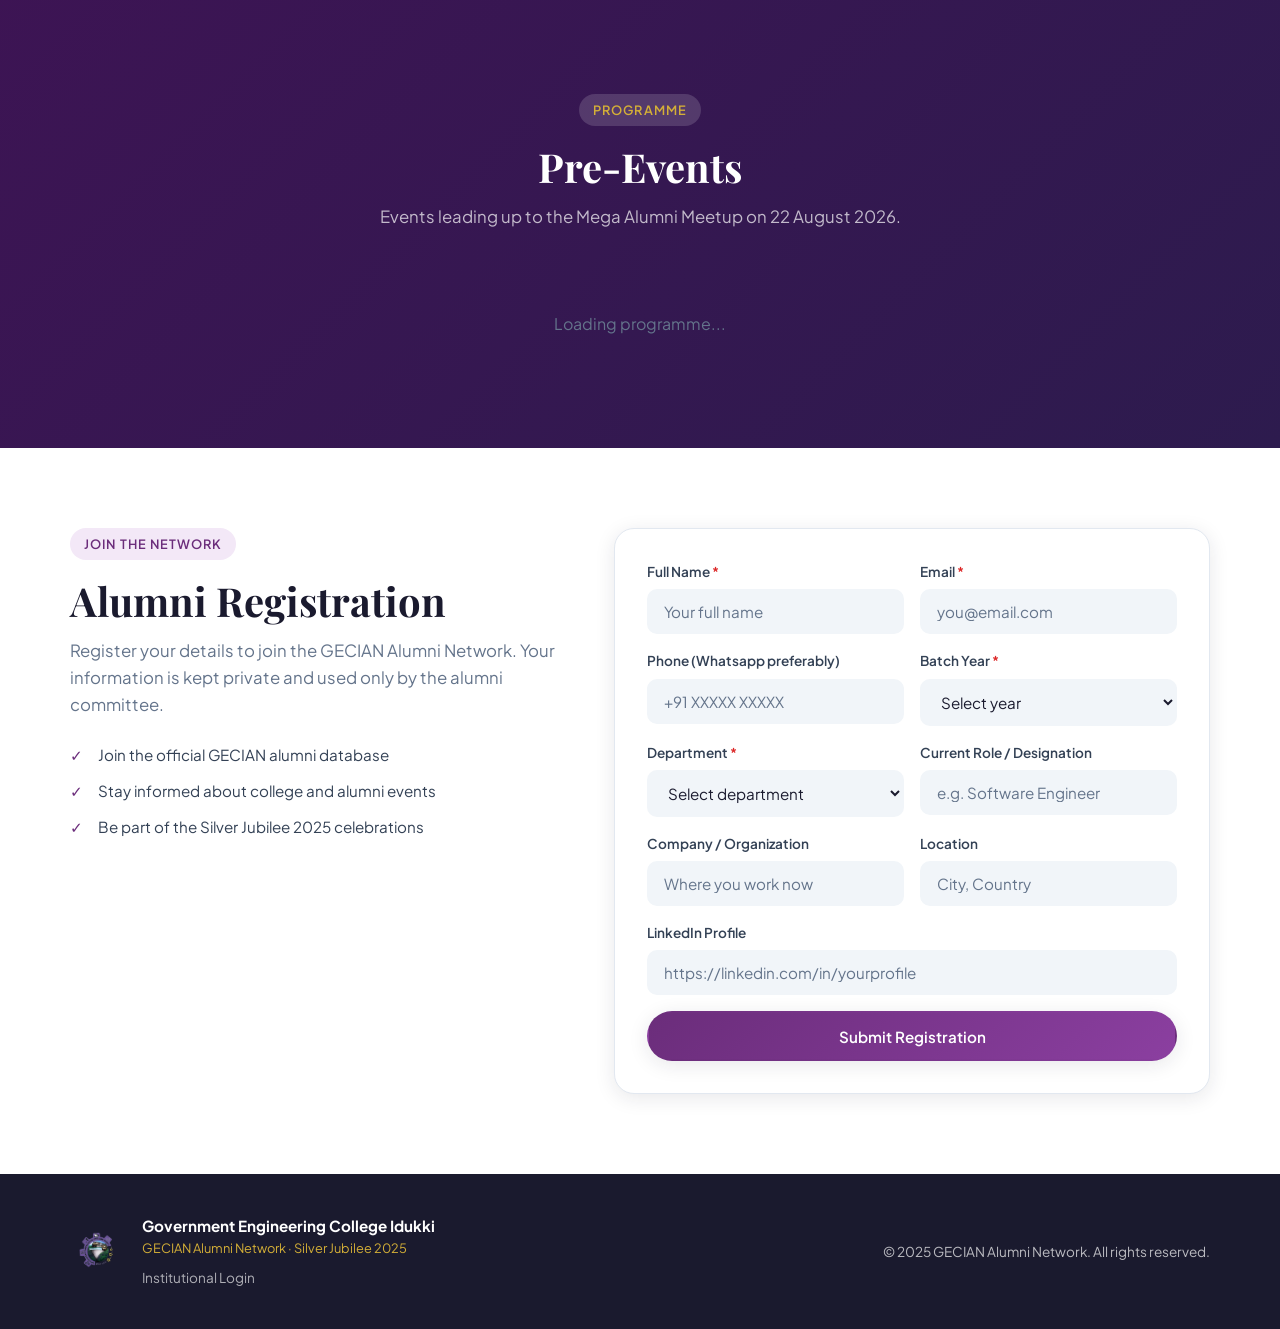
==== commit 0d5a9ccb: "admin volunteer add excel management Co-authored-by: Cursor <cursoragent@cursor.com>" ====
--- a/index.html
+++ b/index.html
@@ -149,7 +149,7 @@
             </div>
             <div class="form-row">
               <div class="form-group">
-                <label for="phone">Phone</label>
+                <label for="phone">Phone (Whatsapp preferably)</label>
                 <input type="tel" id="phone" name="phone" placeholder="+91 XXXXX XXXXX" autocomplete="tel">
               </div>
               <div class="form-group">
--- a/css/portal.css
+++ b/css/portal.css
@@ -296,6 +296,12 @@
   accent-color: var(--purple-700);
 }
 
+.task-teams-checkboxes {
+  display: flex;
+  flex-wrap: wrap;
+  gap: 0.75rem 1.25rem;
+}
+
 .form-hint {
   font-size: 0.8rem;
   color: var(--slate-500);
@@ -547,3 +553,255 @@
   margin-bottom: 0.85rem;
   line-height: 1.5;
 }
+
+/* Dashboard event overview (public-style) */
+.dashboard-meetup-wrap {
+  padding: 0;
+  background: transparent;
+}
+
+.dashboard-meetup-wrap--bottom {
+  border-top: none;
+}
+
+.dash-event,
+.dash-programme {
+  position: relative;
+  overflow: hidden;
+  color: var(--white);
+  background:
+    radial-gradient(ellipse 80% 60% at 50% 0%, rgba(139, 63, 160, 0.35), transparent),
+    linear-gradient(160deg, var(--purple-900) 0%, #2d1b4e 45%, var(--navy) 100%);
+}
+
+.dash-event__glow {
+  position: absolute;
+  inset: 0;
+  background: url("data:image/svg+xml,%3Csvg width='60' height='60' viewBox='0 0 60 60' xmlns='http://www.w3.org/2000/svg'%3E%3Cg fill='none' fill-rule='evenodd'%3E%3Cg fill='%23ffffff' fill-opacity='0.03'%3E%3Cpath d='M36 34v-4h-2v4h-4v2h4v4h2v-4h4v-2h-4zm0-30V0h-2v4h-4v2h4v4h2V6h4V4h-4zM6 34v-4H4v4H0v2h4v4h2v-4h4v-2H6zM6 4V0H4v4H0v2h4v4h2V6h4V4H6z'/%3E%3C/g%3E%3C/g%3E%3C/svg%3E");
+  pointer-events: none;
+}
+
+.dash-event__inner,
+.dash-programme__inner {
+  position: relative;
+  z-index: 1;
+  padding: 2.75rem 1.75rem 3rem;
+  max-width: 860px;
+  margin: 0 auto;
+}
+
+.dash-programme {
+  border-top: 1px solid rgba(255, 255, 255, 0.08);
+}
+
+.dash-event__logos {
+  display: flex;
+  align-items: center;
+  justify-content: center;
+  gap: 1.5rem;
+  margin-bottom: 1.5rem;
+  flex-wrap: wrap;
+}
+
+.dash-event__logo {
+  object-fit: contain;
+  filter: drop-shadow(0 8px 20px rgba(0, 0, 0, 0.35));
+  animation: fadeInUp 0.7s ease both;
+}
+
+.dash-event__logo--geci {
+  width: 78px;
+  animation-delay: 0.05s;
+}
+
+.dash-event__logo--jubilee {
+  width: 96px;
+  animation-delay: 0.15s;
+}
+
+.dash-event__header {
+  text-align: center;
+  margin-bottom: 1.75rem;
+  animation: fadeInUp 0.7s ease 0.2s both;
+}
+
+.dash-event__tag {
+  display: inline-block;
+  font-size: 0.75rem;
+  font-weight: 600;
+  letter-spacing: 0.1em;
+  text-transform: uppercase;
+  color: var(--gold-400);
+  background: rgba(255, 255, 255, 0.1);
+  border: 1px solid rgba(212, 175, 55, 0.35);
+  padding: 0.4rem 1rem;
+  border-radius: 100px;
+  margin-bottom: 0.9rem;
+}
+
+.dash-event__heading {
+  font-family: var(--font-display);
+  font-size: clamp(1.75rem, 3.5vw, 2.35rem);
+  color: var(--white);
+  line-height: 1.2;
+  margin-bottom: 0.5rem;
+}
+
+.dash-event__sub {
+  color: rgba(255, 255, 255, 0.72);
+  font-size: 1rem;
+  max-width: 520px;
+  margin: 0.35rem auto 0;
+  line-height: 1.6;
+}
+
+.dash-event__draft {
+  display: inline-block;
+  margin-top: 0.75rem;
+  font-size: 0.8rem;
+  color: #fde68a;
+  background: rgba(146, 64, 14, 0.35);
+  border: 1px solid rgba(253, 230, 138, 0.35);
+  padding: 0.3rem 0.75rem;
+  border-radius: 100px;
+}
+
+.dash-event__card {
+  background: rgba(255, 255, 255, 0.08);
+  border: 1px solid rgba(255, 255, 255, 0.16);
+  border-radius: var(--radius-lg);
+  padding: clamp(1.75rem, 4vw, 2.75rem);
+  text-align: center;
+  backdrop-filter: blur(10px);
+  box-shadow: 0 16px 40px rgba(0, 0, 0, 0.2);
+  animation: fadeInUp 0.7s ease 0.3s both;
+}
+
+.dash-event__date {
+  display: inline-block;
+  font-size: 0.85rem;
+  font-weight: 600;
+  letter-spacing: 0.08em;
+  text-transform: uppercase;
+  color: var(--gold-400);
+  border: 1px solid rgba(212, 175, 55, 0.4);
+  padding: 0.4rem 1.2rem;
+  border-radius: 100px;
+  margin-bottom: 1.1rem;
+}
+
+.dash-event__title {
+  font-family: var(--font-display);
+  font-size: clamp(1.6rem, 3.5vw, 2.4rem);
+  color: var(--white);
+  margin-bottom: 0.65rem;
+  line-height: 1.2;
+}
+
+.dash-event__venue {
+  font-size: 1.05rem;
+  color: rgba(255, 255, 255, 0.82);
+  margin-bottom: 1rem;
+}
+
+.dash-event__desc {
+  max-width: 620px;
+  margin: 0 auto;
+  color: rgba(255, 255, 255, 0.75);
+  line-height: 1.75;
+  font-size: 1rem;
+}
+
+.dash-event__empty {
+  text-align: center;
+  color: rgba(255, 255, 255, 0.7);
+  padding: 1.5rem 1rem 0.5rem;
+}
+
+.dash-programme__list {
+  display: grid;
+  gap: 1rem;
+}
+
+.dash-event-card {
+  display: flex;
+  gap: 1.25rem;
+  background: rgba(255, 255, 255, 0.96);
+  border-radius: var(--radius-lg);
+  padding: 1.35rem 1.4rem;
+  border: 1px solid rgba(255, 255, 255, 0.2);
+  box-shadow: 0 10px 28px rgba(0, 0, 0, 0.18);
+  transition: transform var(--transition), box-shadow var(--transition);
+  animation: fadeInUp 0.55s ease both;
+}
+
+.dash-event-card:hover {
+  transform: translateY(-3px);
+  box-shadow: 0 14px 34px rgba(0, 0, 0, 0.24);
+}
+
+.dash-event-card__date {
+  flex-shrink: 0;
+  width: 64px;
+  text-align: center;
+  background: var(--purple-100);
+  border-radius: 12px;
+  padding: 0.75rem 0.5rem;
+}
+
+.dash-event-card__day {
+  display: block;
+  font-size: 1.5rem;
+  font-weight: 700;
+  color: var(--purple-700);
+  line-height: 1;
+}
+
+.dash-event-card__month {
+  display: block;
+  font-size: 0.75rem;
+  font-weight: 600;
+  color: var(--purple-500);
+  text-transform: uppercase;
+  margin-top: 0.25rem;
+}
+
+.dash-event-card__title {
+  font-size: 1.05rem;
+  font-weight: 700;
+  color: var(--navy);
+  margin-bottom: 0.35rem;
+}
+
+.dash-event-card__meta {
+  font-size: 0.85rem;
+  color: var(--purple-700);
+  font-weight: 500;
+  margin-bottom: 0.45rem;
+}
+
+.dash-event-card__desc {
+  font-size: 0.9rem;
+  color: var(--slate-500);
+  line-height: 1.6;
+}
+
+.portal-card--event {
+  padding: 0 !important;
+  overflow: hidden;
+  border: none !important;
+  box-shadow: var(--shadow-lg) !important;
+  background: transparent !important;
+}
+
+@media (max-width: 640px) {
+  .dash-event__inner,
+  .dash-programme__inner {
+    padding: 2rem 1.15rem 2.25rem;
+  }
+
+  .dash-event-card {
+    flex-direction: column;
+    align-items: flex-start;
+  }
+}
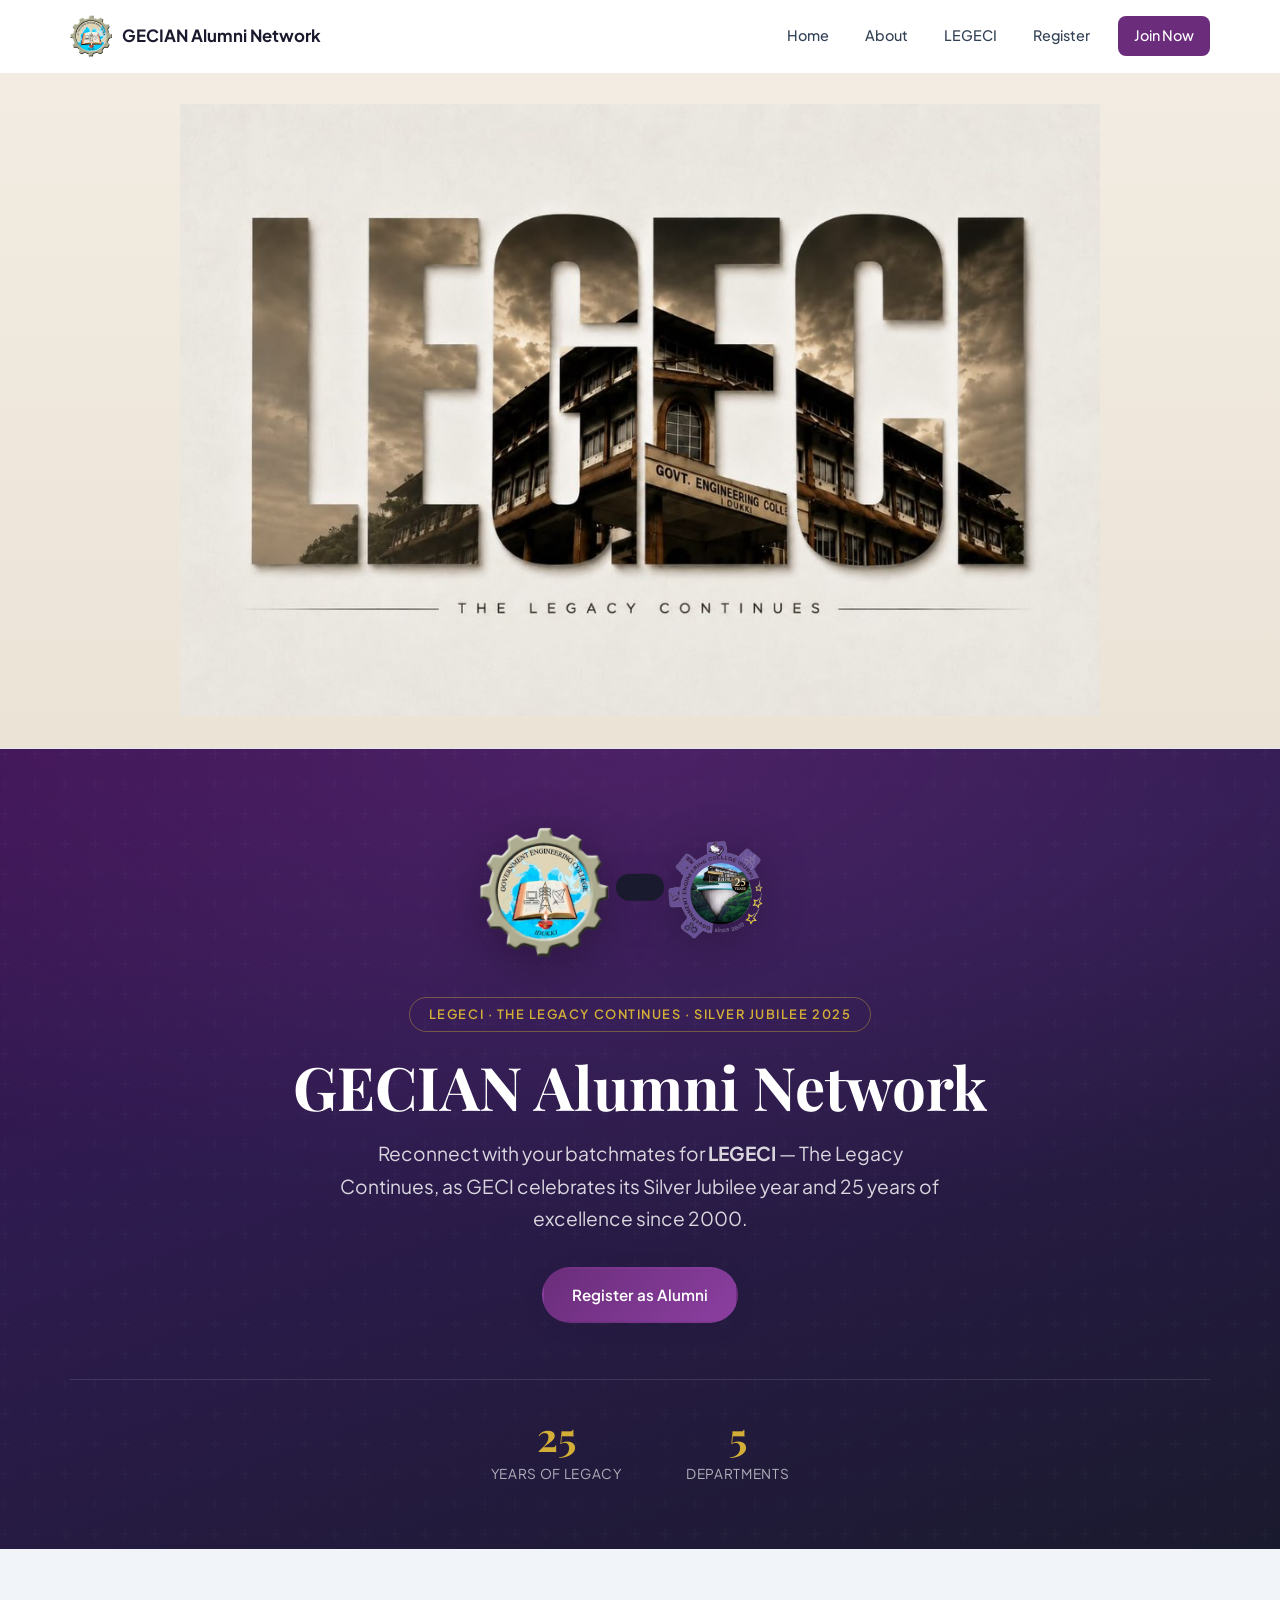
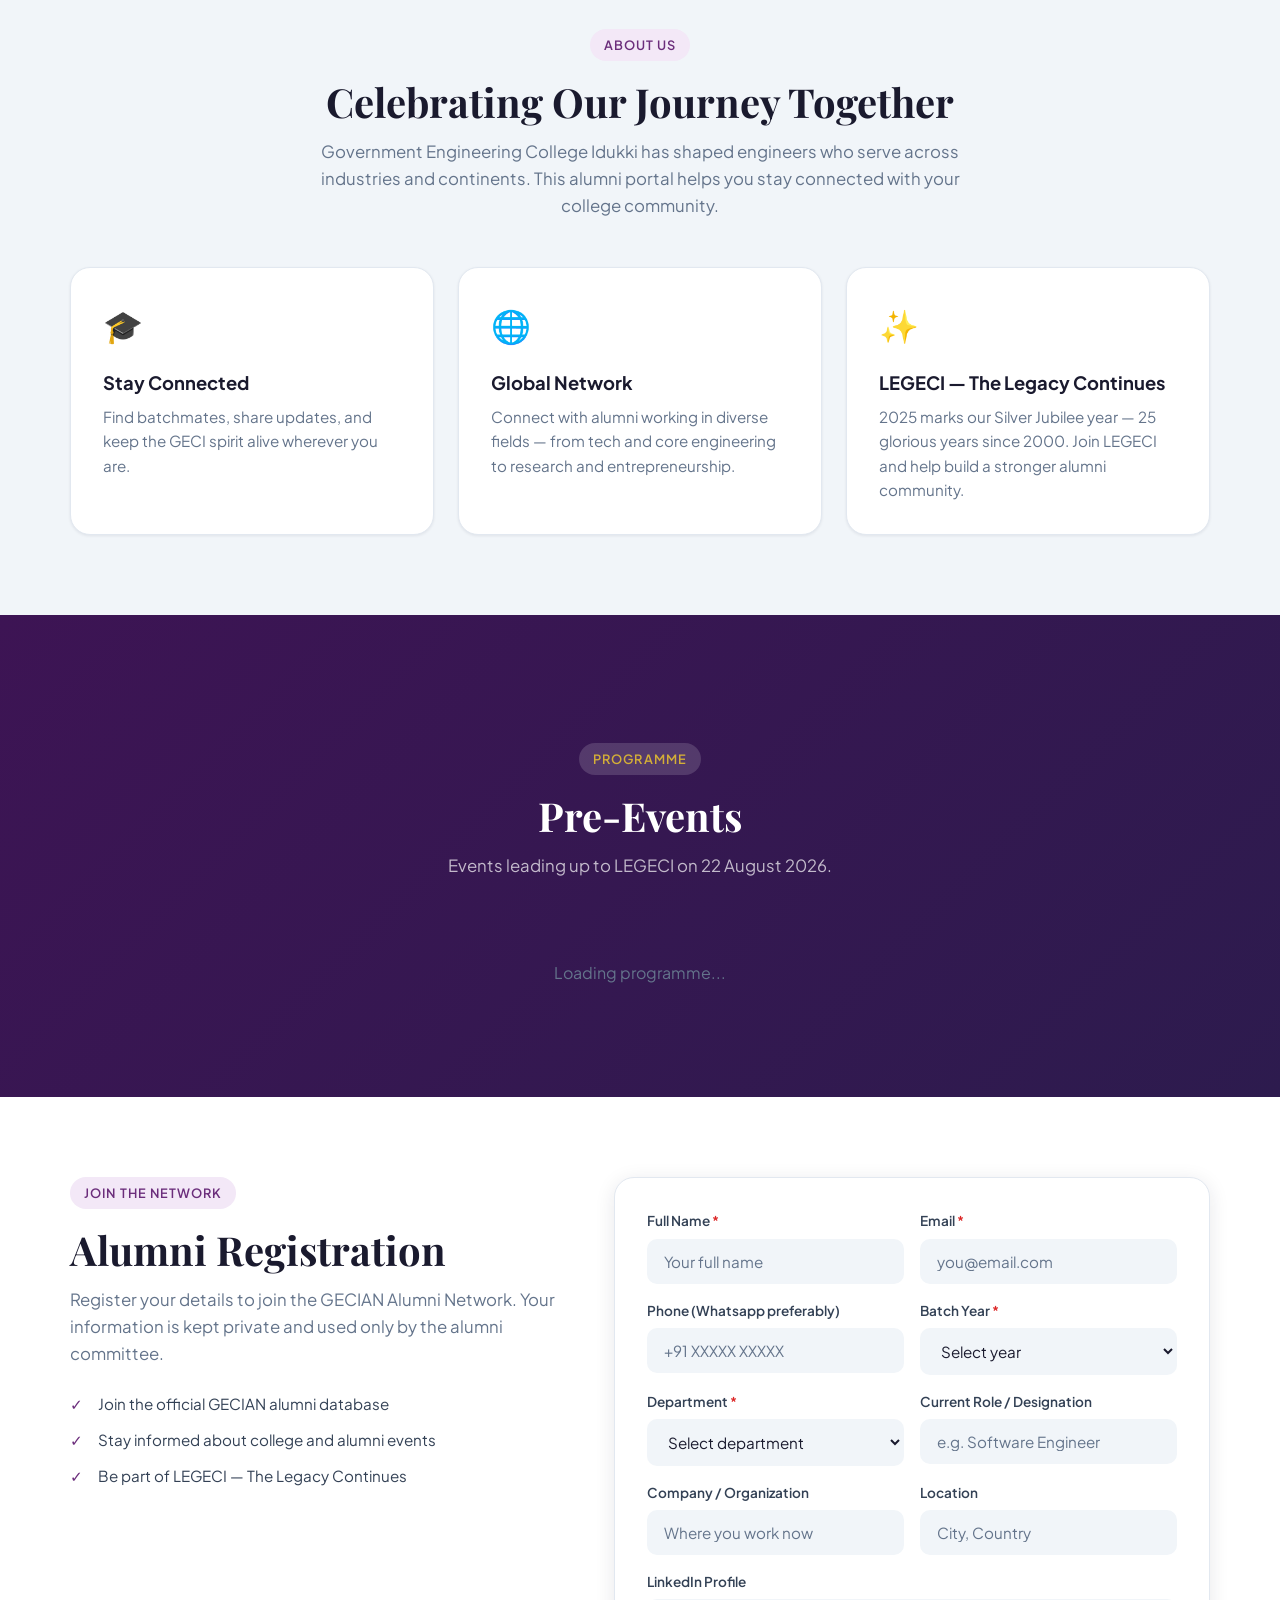
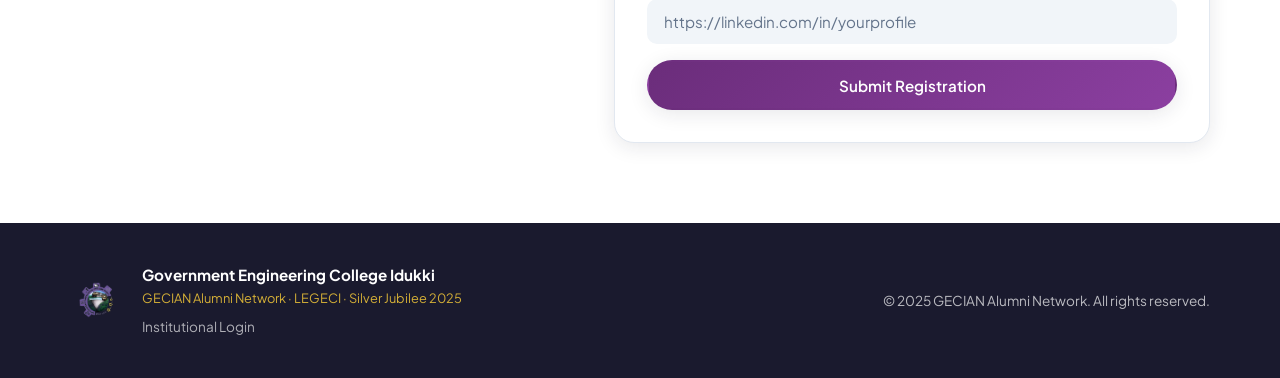
==== commit 7e9d4c75: "LEGECI banner Co-authored-by: Cursor <cursoragent@cursor.com>" ====
--- a/index.html
+++ b/index.html
@@ -3,7 +3,7 @@
 <head>
   <meta charset="UTF-8">
   <meta name="viewport" content="width=device-width, initial-scale=1.0">
-  <meta name="description" content="GECIAN Alumni Network — Connect with fellow graduates of Government Engineering College Idukki">
+  <meta name="description" content="GECIAN Alumni Network — LEGECI: The Legacy Continues. Connect with fellow graduates of Government Engineering College Idukki.">
   <title>GECIAN Alumni Network</title>
   <link rel="preconnect" href="https://fonts.googleapis.com">
   <link rel="preconnect" href="https://fonts.gstatic.com" crossorigin>
@@ -26,7 +26,7 @@
       <ul class="nav__menu" id="navMenu">
         <li><a href="#home" class="nav__link">Home</a></li>
         <li><a href="#about" class="nav__link">About</a></li>
-        <li><a href="#meetup" class="nav__link">Meetup</a></li>
+        <li><a href="#meetup" class="nav__link">LEGECI</a></li>
         <li><a href="#register" class="nav__link">Register</a></li>
         <li><a href="#register" class="nav__link nav__link--cta">Join Now</a></li>
       </ul>
@@ -34,6 +34,17 @@
   </header>
 
   <main>
+    <div class="legeci-banner" id="legeciBanner">
+      <img
+        src="assets/legeci-logo.png"
+        alt="LEGECI — The Legacy Continues"
+        class="legeci-banner__img"
+        id="meetupBannerImg"
+      >
+      <h2 class="sr-only" id="meetupEventName">LEGECI</h2>
+      <p class="sr-only" id="meetupTagline">The Legacy Continues</p>
+    </div>
+
     <!-- Hero -->
     <section class="hero" id="home">
       <div class="hero__bg"></div>
@@ -42,10 +53,10 @@
           <img src="assets/geci-logo.png" alt="Government Engineering College Idukki" class="hero__logo hero__logo--geci">
           <img src="assets/silver-jubilee-logo.png" alt="GECI Silver Jubilee 25 Years" class="hero__logo hero__logo--jubilee">
         </div>
-        <p class="hero__badge">Silver Jubilee 2025 · Since 2000</p>
+        <p class="hero__badge">LEGECI · The Legacy Continues · Silver Jubilee 2025</p>
         <h1 class="hero__title">GECIAN Alumni Network</h1>
         <p class="hero__subtitle">
-          Reconnect with your batchmates as we celebrate the Silver Jubilee year — 25 years of excellence at GECI, with celebrations continuing throughout 2025.
+          Reconnect with your batchmates for <strong>LEGECI</strong> — The Legacy Continues, as GECI celebrates its Silver Jubilee year and 25 years of excellence since 2000.
         </p>
         <div class="hero__actions">
           <a href="#register" class="btn btn--primary">Register as Alumni</a>
@@ -86,24 +97,23 @@
           </article>
           <article class="feature-card">
             <div class="feature-card__icon">✨</div>
-            <h3>Silver Jubilee 2025</h3>
-            <p>2025 marks our Silver Jubilee year — 25 glorious years since 2000. Join the year-long celebrations and help build a stronger alumni community.</p>
+            <h3>LEGECI — The Legacy Continues</h3>
+            <p>2025 marks our Silver Jubilee year — 25 glorious years since 2000. Join LEGECI and help build a stronger alumni community.</p>
           </article>
         </div>
       </div>
     </section>
 
-    <!-- Mega Meetup -->
+    <!-- LEGECI -->
     <section class="meetup section" id="meetup">
       <div class="container">
         <div id="meetupSection" hidden>
-          <div class="section__header">
-            <span class="section__tag" style="background:rgba(255,255,255,0.15);color:var(--gold-400);">Mega Event</span>
-            <h2 class="section__title" style="color:var(--white);">Alumni Meetup 2026</h2>
+          <div class="section__header meetup__header">
+            <span class="section__tag" style="background:rgba(255,255,255,0.15);color:var(--gold-400);">Mega Alumni Meetup</span>
           </div>
           <div class="meetup__card">
             <p class="meetup__date" id="meetupDate">Saturday, 22 August 2026</p>
-            <h3 class="meetup__title" id="meetupTitle">Mega Alumni Meetup 2026</h3>
+            <h3 class="meetup__title" id="meetupTitle" hidden>LEGECI</h3>
             <p class="meetup__venue" id="meetupVenue">Government Engineering College Idukki</p>
             <p class="meetup__desc" id="meetupDesc"></p>
           </div>
@@ -112,7 +122,7 @@
         <div class="section__header" style="margin-top:3rem;">
           <span class="section__tag" style="background:rgba(255,255,255,0.15);color:var(--gold-400);">Programme</span>
           <h2 class="section__title" style="color:var(--white);">Pre-Events</h2>
-          <p class="section__desc" style="color:rgba(255,255,255,0.7);">Events leading up to the Mega Alumni Meetup on 22 August 2026.</p>
+          <p class="section__desc meetup__pre-events-desc" id="preEventsDesc" style="color:rgba(255,255,255,0.7);">Events leading up to LEGECI on 22 August 2026.</p>
         </div>
         <div class="events-timeline" id="eventsList">
           <p class="events-empty">Loading programme...</p>
@@ -133,7 +143,7 @@
             <ul class="register__benefits">
               <li>Join the official GECIAN alumni database</li>
               <li>Stay informed about college and alumni events</li>
-              <li>Be part of the Silver Jubilee 2025 celebrations</li>
+              <li>Be part of LEGECI — The Legacy Continues</li>
             </ul>
           </div>
           <form class="register__form" id="registerForm" novalidate>
@@ -207,7 +217,7 @@
         <img src="assets/silver-jubilee-logo.png" alt="GECI Silver Jubilee" class="footer__logo">
         <div>
           <p class="footer__name">Government Engineering College Idukki</p>
-          <p class="footer__tagline">GECIAN Alumni Network · Silver Jubilee 2025</p>
+          <p class="footer__tagline">GECIAN Alumni Network · LEGECI · Silver Jubilee 2025</p>
           <p class="footer__login"><a href="login.html">Institutional Login</a></p>
         </div>
       </div>
--- a/css/styles.css
+++ b/css/styles.css
@@ -189,6 +189,25 @@
   height: 72px;
 }
 
+/* LEGECI site banner */
+.legeci-banner {
+  margin-top: 72px;
+  width: 100%;
+  background: linear-gradient(180deg, #f3ece2 0%, #ebe3d6 100%);
+  padding: clamp(1rem, 3vw, 2rem) clamp(1rem, 4vw, 2.5rem);
+  display: flex;
+  justify-content: center;
+  align-items: center;
+  border-bottom: 1px solid var(--slate-200);
+}
+
+.legeci-banner__img {
+  display: block;
+  width: min(100%, 920px);
+  height: auto;
+  object-fit: contain;
+}
+
 .nav__brand {
   display: flex;
   align-items: center;
@@ -263,10 +282,10 @@
 /* Hero */
 .hero {
   position: relative;
-  min-height: 100vh;
-  display: flex;
-  align-items: center;
-  padding: 7rem 0 4rem;
+  min-height: auto;
+  display: flex;
+  align-items: center;
+  padding: 4rem 0 4rem;
   overflow: hidden;
 }
 
@@ -775,6 +794,19 @@
   }
 }
 
+/* ── Utilities ───────────────────────────────────────── */
+.sr-only {
+  position: absolute;
+  width: 1px;
+  height: 1px;
+  padding: 0;
+  margin: -1px;
+  overflow: hidden;
+  clip: rect(0, 0, 0, 0);
+  white-space: nowrap;
+  border: 0;
+}
+
 /* Responsive */
 @media (max-width: 900px) {
   .register__layout {
--- a/css/portal.css
+++ b/css/portal.css
@@ -320,6 +320,14 @@
   color: var(--white);
 }
 
+.meetup__header {
+  margin-bottom: 1.5rem;
+}
+
+.meetup__header .section__title {
+  color: var(--white);
+}
+
 .meetup__card {
   background: rgba(255, 255, 255, 0.08);
   border: 1px solid rgba(255, 255, 255, 0.15);
@@ -585,13 +593,35 @@
 .dash-programme__inner {
   position: relative;
   z-index: 1;
-  padding: 2.75rem 1.75rem 3rem;
+  padding: 0 1.75rem 3rem;
   max-width: 860px;
   margin: 0 auto;
 }
 
+.dash-event__banner {
+  width: calc(100% + 3.5rem);
+  margin: 0 -1.75rem 1.75rem;
+  padding: clamp(1rem, 3vw, 1.75rem) clamp(0.75rem, 2vw, 1.25rem);
+  background: linear-gradient(180deg, #f3ece2 0%, #ebe3d6 100%);
+  display: flex;
+  justify-content: center;
+  align-items: center;
+  border-bottom: 1px solid rgba(255, 255, 255, 0.1);
+}
+
+.dash-event__banner-img {
+  display: block;
+  width: min(100%, 760px);
+  height: auto;
+  object-fit: contain;
+}
+
 .dash-programme {
   border-top: 1px solid rgba(255, 255, 255, 0.08);
+}
+
+.dash-programme__inner {
+  padding-top: 2.75rem;
 }
 
 .dash-event__logos {
@@ -645,6 +675,16 @@
   color: var(--white);
   line-height: 1.2;
   margin-bottom: 0.5rem;
+  letter-spacing: 0.1em;
+}
+
+.dash-event__tagline {
+  font-size: 0.95rem;
+  letter-spacing: 0.24em;
+  text-transform: uppercase;
+  color: rgba(255, 255, 255, 0.78);
+  margin: 0 auto 0.25rem;
+  max-width: 520px;
 }
 
 .dash-event__sub {
@@ -797,7 +837,17 @@
 @media (max-width: 640px) {
   .dash-event__inner,
   .dash-programme__inner {
-    padding: 2rem 1.15rem 2.25rem;
+    padding: 0 1.15rem 2.25rem;
+  }
+
+  .dash-programme__inner {
+    padding-top: 2rem;
+  }
+
+  .dash-event__banner {
+    width: calc(100% + 2.3rem);
+    margin-left: -1.15rem;
+    margin-right: -1.15rem;
   }
 
   .dash-event-card {
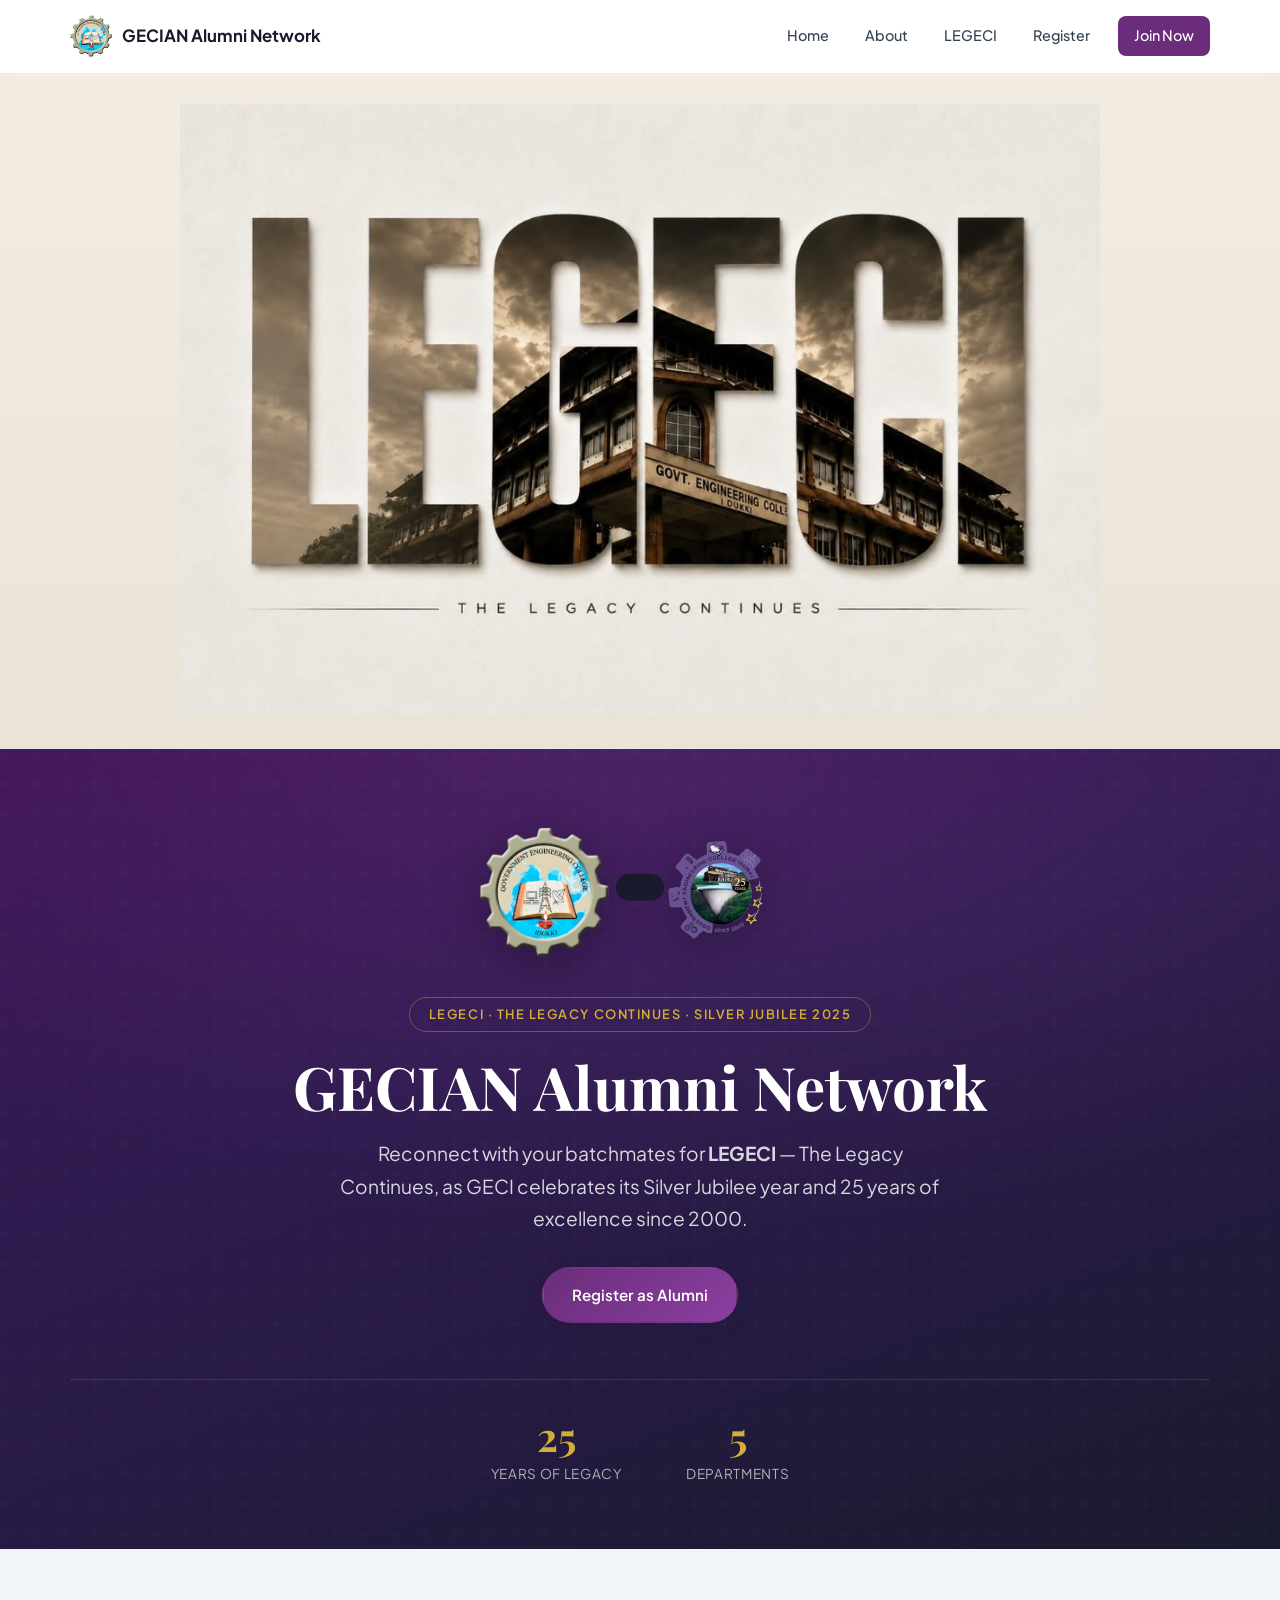
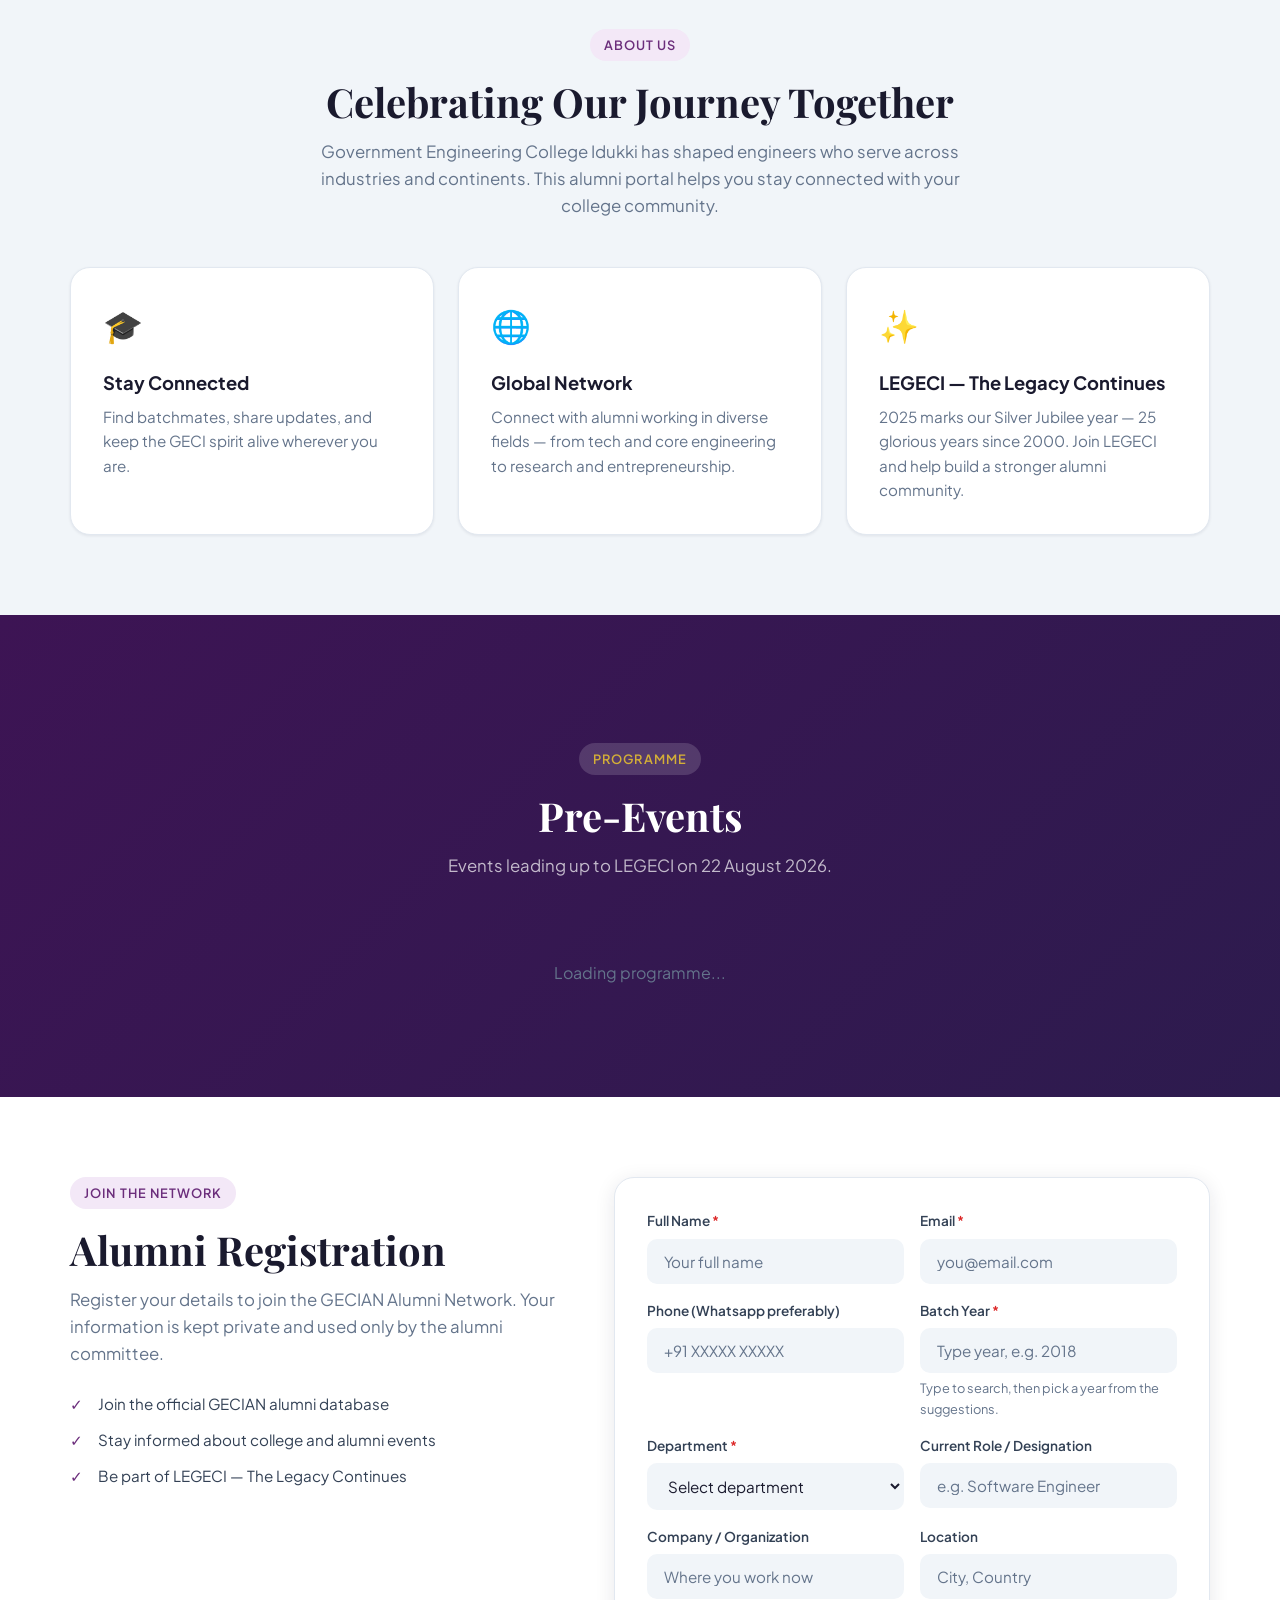
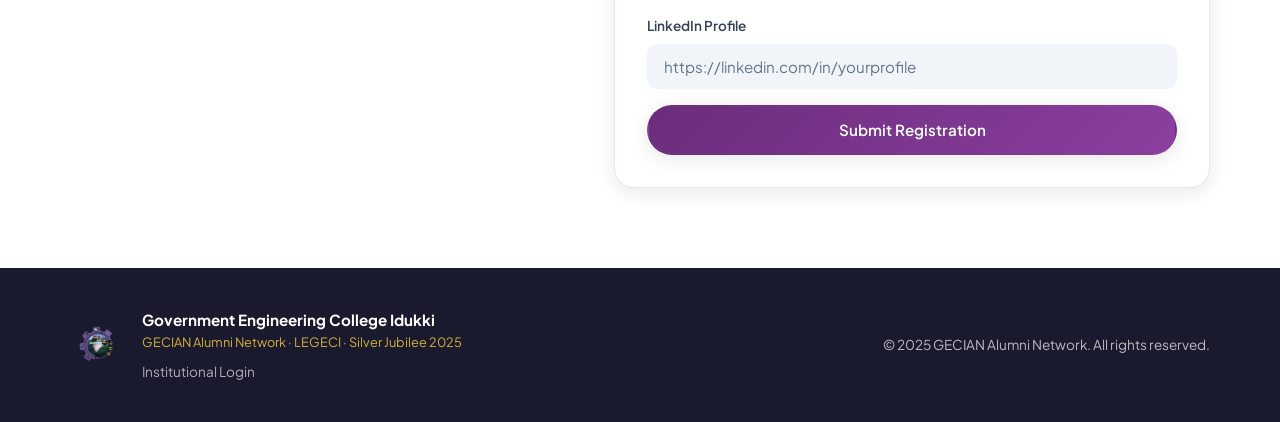
==== commit 62947046: "Add volunteer dept views, searchable passout year, and faculty duplicate cleanup. Co-authored-by: Cu" ====
--- a/index.html
+++ b/index.html
@@ -164,9 +164,9 @@
               </div>
               <div class="form-group">
                 <label for="batch">Batch Year <span class="required">*</span></label>
-                <select id="batch" name="batch" required>
-                  <option value="">Select year</option>
-                </select>
+                <input type="text" id="batch" name="batch" list="batchYearList" inputmode="numeric" autocomplete="off" required placeholder="Type year, e.g. 2018">
+                <datalist id="batchYearList"></datalist>
+                <p class="form-hint">Type to search, then pick a year from the suggestions.</p>
               </div>
             </div>
             <div class="form-row">
--- a/css/portal.css
+++ b/css/portal.css
@@ -76,6 +76,10 @@
   font-family: var(--font-body);
 }
 
+.portal-nav__link[hidden] {
+  display: none !important;
+}
+
 .portal-nav__link:hover,
 .portal-nav__link--active {
   background: rgba(255, 255, 255, 0.12);
@@ -250,9 +254,77 @@
   color: var(--purple-700);
 }
 
+/* Alumni Connect status tones */
+.badge--status {
+  border: 1px solid transparent;
+}
+
+.badge--status-green {
+  background: #dcfce7;
+  color: #166534;
+  border-color: #86efac;
+}
+
+.badge--status-orange {
+  background: #ffedd5;
+  color: #9a3412;
+  border-color: #fdba74;
+}
+
+.badge--status-red {
+  background: #fee2e2;
+  color: #991b1b;
+  border-color: #fca5a5;
+}
+
+.badge--status-gray {
+  background: #f1f5f9;
+  color: #475569;
+  border-color: #cbd5e1;
+}
+
+.status-legend {
+  display: flex;
+  flex-wrap: wrap;
+  gap: 0.5rem 0.85rem;
+  align-items: center;
+  font-size: 0.78rem;
+  color: var(--slate-500);
+  margin: 0.35rem 0 0.75rem;
+}
+
+.status-legend__item {
+  display: inline-flex;
+  align-items: center;
+  gap: 0.35rem;
+}
+
+.status-legend__dot {
+  width: 0.55rem;
+  height: 0.55rem;
+  border-radius: 50%;
+  flex-shrink: 0;
+}
+
+.status-legend__dot--green { background: #16a34a; }
+.status-legend__dot--orange { background: #ea580c; }
+.status-legend__dot--red { background: #dc2626; }
+.status-legend__dot--gray { background: #64748b; }
+
 .table-actions {
   display: flex;
   gap: 0.5rem;
+  justify-content: flex-end;
+  flex-wrap: nowrap;
+}
+
+.data-table .col-actions {
+  width: 1%;
+  white-space: nowrap;
+  text-align: right;
+  vertical-align: middle;
+  padding-left: 0.5rem;
+  padding-right: 0.75rem;
 }
 
 .btn--sm {
@@ -300,6 +372,102 @@
   display: flex;
   flex-wrap: wrap;
   gap: 0.75rem 1.25rem;
+}
+
+.portal-task-card {
+  border: 1px solid var(--slate-200);
+  border-radius: var(--radius);
+  padding: 1.25rem;
+  margin-bottom: 1rem;
+  background: var(--white);
+}
+
+.portal-task-card__title {
+  font-size: 1.05rem;
+  margin-bottom: 0.35rem;
+  color: var(--navy);
+}
+
+.task-assignee-list {
+  display: flex;
+  flex-direction: column;
+  gap: 0.5rem;
+  max-height: 180px;
+  overflow-y: auto;
+  padding: 0.75rem;
+  background: var(--slate-100);
+  border-radius: 10px;
+}
+
+.table-status-select {
+  width: 100%;
+  max-width: 200px;
+  padding: 0.4rem 0.55rem;
+  font-family: var(--font-body);
+  font-size: 0.85rem;
+  font-weight: 600;
+  border: 1.5px solid var(--slate-200);
+  border-radius: 8px;
+  background: var(--white);
+  color: var(--navy);
+}
+
+.table-status-select:focus {
+  outline: none;
+  border-color: var(--purple-500, #8b3fa0);
+}
+
+.table-status-select--green {
+  background: #dcfce7;
+  color: #166534;
+  border-color: #86efac;
+}
+
+.table-status-select--orange {
+  background: #ffedd5;
+  color: #9a3412;
+  border-color: #fdba74;
+}
+
+.table-status-select--red {
+  background: #fee2e2;
+  color: #991b1b;
+  border-color: #fca5a5;
+}
+
+.table-status-select--gray {
+  background: #f1f5f9;
+  color: #475569;
+  border-color: #cbd5e1;
+}
+
+.contact-name-cell {
+  display: flex;
+  align-items: flex-start;
+  justify-content: space-between;
+  gap: 0.5rem;
+}
+
+.icon-btn {
+  flex-shrink: 0;
+  display: inline-flex;
+  align-items: center;
+  justify-content: center;
+  width: 30px;
+  height: 30px;
+  padding: 0;
+  border: 1px solid var(--slate-200);
+  border-radius: 8px;
+  background: var(--white);
+  color: var(--slate-500);
+  cursor: pointer;
+  transition: all var(--transition);
+}
+
+.icon-btn:hover {
+  color: var(--purple-700);
+  border-color: var(--purple-100, #e9d5ff);
+  background: var(--purple-100, #f3e8ff);
 }
 
 .form-hint {
@@ -542,6 +710,223 @@
   margin-bottom: 1.25rem;
 }
 
+/* Alumni Connect dashboards */
+.ac-dashboard {
+  display: flex;
+  flex-direction: column;
+  gap: 1.5rem;
+}
+
+.ac-dashboard__toolbar {
+  display: flex;
+  flex-wrap: wrap;
+  align-items: center;
+  justify-content: space-between;
+  gap: 0.75rem;
+}
+
+.ac-dashboard__subtitle {
+  font-size: 1rem;
+  font-weight: 700;
+  color: var(--navy);
+  margin: 0 0 0.85rem;
+}
+
+.ac-dup-section {
+  padding: 1rem 1.1rem;
+  border: 1px solid var(--slate-200);
+  border-radius: 14px;
+  background: var(--slate-50, #f8fafc);
+}
+
+.ac-dup-empty {
+  padding: 0.75rem 0.15rem 0.25rem;
+  color: var(--slate-600);
+}
+
+.ac-dup-list {
+  display: flex;
+  flex-direction: column;
+  gap: 0.85rem;
+}
+
+.ac-dup-card {
+  background: #fff;
+  border: 1px solid var(--slate-200);
+  border-radius: 12px;
+  padding: 0.85rem 1rem;
+}
+
+.ac-dup-card__head {
+  margin-bottom: 0.65rem;
+}
+
+.ac-dup-card__head strong {
+  margin-right: 0.5rem;
+}
+
+.ac-dup-card__items {
+  list-style: none;
+  margin: 0;
+  padding: 0;
+  display: flex;
+  flex-direction: column;
+  gap: 0.55rem;
+}
+
+.ac-dup-card__items li {
+  display: flex;
+  flex-wrap: wrap;
+  justify-content: space-between;
+  gap: 0.65rem;
+  align-items: flex-start;
+  padding: 0.55rem 0.65rem;
+  border-radius: 10px;
+  background: var(--slate-50, #f8fafc);
+  border: 1px solid var(--slate-200);
+}
+
+.ac-dup-card__items small {
+  display: block;
+  color: var(--slate-500);
+  margin-top: 0.15rem;
+}
+
+.ac-dup-card__actions {
+  display: flex;
+  flex-wrap: wrap;
+  gap: 0.35rem;
+}
+
+.ac-row--invalid td {
+  background: rgba(239, 68, 68, 0.06);
+}
+
+.ac-detail-row td {
+  background: var(--slate-50, #f8fafc);
+  padding-top: 0.85rem;
+  padding-bottom: 0.85rem;
+}
+
+.ac-detail-panel {
+  border: 1px solid var(--slate-200);
+  border-radius: 12px;
+  background: #fff;
+  padding: 0.9rem 1rem;
+}
+
+.ac-detail-panel__title {
+  margin: 0 0 0.75rem;
+  font-size: 0.95rem;
+  color: var(--navy);
+}
+
+.ac-detail-grid {
+  margin: 0;
+  display: grid;
+  grid-template-columns: repeat(auto-fill, minmax(180px, 1fr));
+  gap: 0.65rem 1rem;
+}
+
+.ac-detail-grid__item dt {
+  font-size: 0.72rem;
+  text-transform: uppercase;
+  letter-spacing: 0.04em;
+  color: var(--slate-500);
+  margin: 0 0 0.15rem;
+}
+
+.ac-detail-grid__item dd {
+  margin: 0;
+  font-size: 0.92rem;
+  color: var(--slate-800, #1e293b);
+  word-break: break-word;
+}
+
+.ac-stat-grid {
+  display: grid;
+  grid-template-columns: repeat(auto-fill, minmax(140px, 1fr));
+  gap: 0.75rem;
+}
+
+.ac-stat-card {
+  background: var(--slate-50, #f8fafc);
+  border: 1px solid var(--slate-200);
+  border-radius: 12px;
+  padding: 0.9rem 1rem;
+  border-left: 3px solid var(--slate-400);
+}
+
+.ac-stat-card--good {
+  border-left-color: #16a34a;
+  background: #f0fdf4;
+}
+
+.ac-stat-card--warn {
+  border-left-color: #d97706;
+  background: #fffbeb;
+}
+
+.ac-stat-card--bad {
+  border-left-color: #dc2626;
+  background: #fef2f2;
+}
+
+.ac-stat-card--neutral {
+  border-left-color: var(--purple-600, #7c3aed);
+  background: #faf5ff;
+}
+
+.ac-stat-card__value {
+  font-size: 1.25rem;
+  font-weight: 700;
+  color: var(--navy);
+  line-height: 1.2;
+}
+
+.ac-stat-card__label {
+  font-size: 0.75rem;
+  color: var(--slate-500);
+  margin-top: 0.25rem;
+  line-height: 1.35;
+}
+
+.ac-filters {
+  background: var(--slate-50, #f8fafc);
+  border: 1px solid var(--slate-200);
+  border-radius: 12px;
+  padding: 1rem 1.1rem;
+}
+
+.ac-insights {
+  background: linear-gradient(135deg, #faf5ff 0%, #f8fafc 100%);
+  border: 1px solid var(--slate-200);
+  border-radius: 12px;
+  padding: 1rem 1.15rem;
+}
+
+.ac-insights__list {
+  margin: 0;
+  padding-left: 1.15rem;
+  color: var(--slate-600);
+  font-size: 0.9rem;
+  line-height: 1.65;
+}
+
+.ac-insights__list li + li {
+  margin-top: 0.35rem;
+}
+
+.ac-results-meta {
+  font-size: 0.85rem;
+  color: var(--slate-500);
+  margin-bottom: 0.65rem;
+}
+
+.table-scroll {
+  overflow-x: auto;
+}
+
 .password-prompt {
   background: #fff7ed;
   border: 1px solid #fdba74;
@@ -855,3 +1240,694 @@
     align-items: flex-start;
   }
 }
+
+/* ── Alumni Connect Leaderboard (admin) ── */
+.lb {
+  display: flex;
+  flex-direction: column;
+  gap: 1.75rem;
+}
+
+.lb-hero {
+  position: relative;
+  overflow: hidden;
+  border-radius: 20px;
+  padding: 1.75rem 1.5rem 1.5rem;
+  color: #fff;
+  background:
+    radial-gradient(ellipse 70% 80% at 10% 0%, rgba(212, 175, 55, 0.35), transparent 55%),
+    radial-gradient(ellipse 50% 60% at 100% 100%, rgba(14, 116, 144, 0.35), transparent 50%),
+    linear-gradient(145deg, #12122a 0%, #1a1a2e 45%, #0f172a 100%);
+  box-shadow: 0 18px 40px rgba(18, 18, 42, 0.28);
+}
+
+.lb-hero__glow {
+  position: absolute;
+  inset: 0;
+  background: url("data:image/svg+xml,%3Csvg width='60' height='60' viewBox='0 0 60 60' xmlns='http://www.w3.org/2000/svg'%3E%3Cg fill='none' fill-rule='evenodd'%3E%3Cg fill='%23ffffff' fill-opacity='0.04'%3E%3Cpath d='M36 34v-4h-2v4h-4v2h4v4h2v-4h4v-2h-4zm0-30V0h-2v4h-4v2h4v4h2V6h4V4h-4zM6 34v-4H4v4H0v2h4v4h2v-4h4v-2H6zM6 4V0H4v4H0v2h4v4h2V6h4V4H6z'/%3E%3C/g%3E%3C/g%3E%3C/svg%3E");
+  pointer-events: none;
+}
+
+.lb-hero__content {
+  position: relative;
+  z-index: 1;
+}
+
+.lb-hero__eyebrow {
+  font-size: 0.72rem;
+  font-weight: 700;
+  letter-spacing: 0.16em;
+  text-transform: uppercase;
+  color: var(--gold-400);
+  margin: 0 0 0.5rem;
+}
+
+.lb-hero__title {
+  font-family: var(--font-display);
+  font-size: clamp(2rem, 4vw, 2.75rem);
+  line-height: 1.1;
+  margin: 0 0 0.5rem;
+  letter-spacing: 0.02em;
+}
+
+.lb-hero__sub {
+  margin: 0 0 1.15rem;
+  max-width: 36rem;
+  color: rgba(255, 255, 255, 0.72);
+  font-size: 0.92rem;
+  line-height: 1.55;
+}
+
+.lb-hero__stats {
+  display: flex;
+  flex-wrap: wrap;
+  gap: 0.55rem;
+  margin-bottom: 1.25rem;
+}
+
+.lb-chip {
+  display: inline-flex;
+  align-items: center;
+  gap: 0.35rem;
+  padding: 0.4rem 0.85rem;
+  border-radius: 999px;
+  background: rgba(255, 255, 255, 0.08);
+  border: 1px solid rgba(255, 255, 255, 0.14);
+  font-size: 0.8rem;
+  color: rgba(255, 255, 255, 0.85);
+}
+
+.lb-chip span {
+  font-weight: 800;
+  font-size: 1rem;
+  color: #fff;
+}
+
+.lb-chip--good {
+  border-color: rgba(74, 222, 128, 0.35);
+  background: rgba(22, 163, 74, 0.18);
+}
+
+.lb-chip--gold {
+  border-color: rgba(212, 175, 55, 0.45);
+  background: rgba(212, 175, 55, 0.16);
+}
+
+.lb-hero__actions {
+  display: flex;
+  flex-wrap: wrap;
+  align-items: center;
+  gap: 0.85rem;
+  justify-content: space-between;
+}
+
+.lb-tabs {
+  display: inline-flex;
+  padding: 0.25rem;
+  border-radius: 999px;
+  background: rgba(0, 0, 0, 0.28);
+  border: 1px solid rgba(255, 255, 255, 0.12);
+}
+
+.lb-tab {
+  border: none;
+  background: transparent;
+  color: rgba(255, 255, 255, 0.7);
+  font-family: var(--font-body);
+  font-weight: 600;
+  font-size: 0.85rem;
+  padding: 0.5rem 1.1rem;
+  border-radius: 999px;
+  cursor: pointer;
+  transition: background 0.2s ease, color 0.2s ease, transform 0.2s ease;
+}
+
+.lb-tab:hover {
+  color: #fff;
+}
+
+.lb-tab--active {
+  background: linear-gradient(135deg, var(--gold-400), #e8c547);
+  color: #1a1a2e;
+  transform: translateY(-1px);
+}
+
+.lb-pdf-btn {
+  box-shadow: 0 8px 20px rgba(212, 175, 55, 0.25);
+}
+
+.lb-section__title {
+  font-family: var(--font-display);
+  font-size: 1.25rem;
+  color: var(--navy);
+  margin: 0 0 1rem;
+}
+
+.lb-podium {
+  display: grid;
+  grid-template-columns: repeat(3, minmax(0, 1fr));
+  gap: 0.85rem;
+  align-items: end;
+  min-height: 220px;
+}
+
+.lb-podium--compact {
+  grid-template-columns: repeat(auto-fit, minmax(160px, 1fr));
+  align-items: stretch;
+}
+
+.lb-podium__card {
+  position: relative;
+  border-radius: 18px;
+  padding: 1.15rem 1rem 1.25rem;
+  text-align: center;
+  color: var(--navy);
+  background: linear-gradient(180deg, #fffef9 0%, #f7f1e4 100%);
+  border: 1px solid rgba(26, 26, 46, 0.08);
+  box-shadow: 0 10px 28px rgba(26, 26, 46, 0.08);
+  animation: lbRise 0.55s ease both;
+  transition: transform 0.25s ease, box-shadow 0.25s ease;
+}
+
+.lb-podium__card:hover {
+  transform: translateY(-6px) scale(1.02);
+  box-shadow: 0 16px 36px rgba(26, 26, 46, 0.14);
+}
+
+.lb-podium__card--1 {
+  order: 2;
+  background: linear-gradient(165deg, #fff8df 0%, #f5e4a8 55%, #e8c547 140%);
+  border-color: rgba(201, 162, 39, 0.45);
+  animation-delay: 0.08s;
+  z-index: 2;
+}
+
+.lb-podium__card--2 {
+  order: 1;
+  animation-delay: 0.16s;
+}
+
+.lb-podium__card--3 {
+  order: 3;
+  animation-delay: 0.24s;
+}
+
+.lb-podium__card--h-lg {
+  min-height: 220px;
+  padding-top: 1.5rem;
+}
+
+.lb-podium__card--h-md {
+  min-height: 190px;
+}
+
+.lb-podium__card--h-sm {
+  min-height: 170px;
+}
+
+.lb-podium__rank {
+  display: inline-flex;
+  align-items: center;
+  justify-content: center;
+  min-width: 2.4rem;
+  height: 2.4rem;
+  padding: 0 0.55rem;
+  border-radius: 999px;
+  font-weight: 800;
+  font-size: 0.95rem;
+  margin-bottom: 0.65rem;
+  background: var(--navy);
+  color: var(--gold-400);
+}
+
+.lb-podium__card--1 .lb-podium__rank {
+  background: #1a1a2e;
+  color: #ffe08a;
+  box-shadow: 0 0 0 3px rgba(212, 175, 55, 0.35);
+}
+
+.lb-podium__name {
+  font-family: var(--font-display);
+  font-size: 1.15rem;
+  font-weight: 700;
+  line-height: 1.25;
+  margin-bottom: 0.25rem;
+}
+
+.lb-podium__sub {
+  font-size: 0.78rem;
+  color: var(--slate-500);
+  margin-bottom: 0.75rem;
+}
+
+.lb-podium__score {
+  font-size: 1.85rem;
+  font-weight: 800;
+  line-height: 1;
+  color: var(--navy);
+}
+
+.lb-podium__score span {
+  font-size: 0.75rem;
+  font-weight: 600;
+  margin-left: 0.2rem;
+  color: var(--slate-500);
+  letter-spacing: 0.04em;
+  text-transform: uppercase;
+}
+
+.lb-podium__meta {
+  display: flex;
+  justify-content: center;
+  gap: 0.65rem;
+  margin-top: 0.75rem;
+  font-size: 0.72rem;
+  font-weight: 600;
+  color: var(--slate-500);
+}
+
+.lb-ranklist {
+  list-style: none;
+  margin: 0;
+  padding: 0;
+  display: flex;
+  flex-direction: column;
+  gap: 0.55rem;
+}
+
+.lb-ranklist__item {
+  display: grid;
+  grid-template-columns: auto 1fr auto;
+  gap: 0.85rem;
+  align-items: center;
+  padding: 0.85rem 1rem;
+  border-radius: 14px;
+  background: #fff;
+  border: 1px solid var(--slate-200);
+  animation: lbRise 0.45s ease both;
+  transition: transform 0.2s ease, border-color 0.2s ease;
+}
+
+.lb-ranklist__item:hover {
+  transform: translateX(4px);
+  border-color: rgba(201, 162, 39, 0.45);
+}
+
+.lb-ranklist__rank {
+  font-weight: 800;
+  color: var(--slate-500);
+  font-size: 0.9rem;
+  min-width: 2.2rem;
+}
+
+.lb-ranklist__body strong {
+  display: block;
+  color: var(--navy);
+  font-size: 0.95rem;
+}
+
+.lb-ranklist__body small {
+  color: var(--slate-500);
+  font-size: 0.78rem;
+}
+
+.lb-ranklist__nums {
+  display: flex;
+  align-items: center;
+  gap: 0.55rem;
+  font-size: 0.78rem;
+  font-weight: 600;
+  color: var(--slate-500);
+}
+
+.lb-ranklist__score {
+  min-width: 2.5rem;
+  text-align: center;
+  padding: 0.3rem 0.55rem;
+  border-radius: 8px;
+  background: #1a1a2e;
+  color: var(--gold-400);
+  font-weight: 800;
+}
+
+.lb-detail-row--top td {
+  background: #fffbeb;
+}
+
+.lb-detail-table tr:nth-child(1) td {
+  background: #fef3c7;
+}
+
+@keyframes lbRise {
+  from {
+    opacity: 0;
+    transform: translateY(14px);
+  }
+  to {
+    opacity: 1;
+    transform: translateY(0);
+  }
+}
+
+@media (max-width: 720px) {
+  .lb-podium {
+    grid-template-columns: 1fr;
+    min-height: 0;
+  }
+
+  .lb-podium__card--1,
+  .lb-podium__card--2,
+  .lb-podium__card--3 {
+    order: unset;
+  }
+
+  .lb-podium__card--h-lg,
+  .lb-podium__card--h-md,
+  .lb-podium__card--h-sm {
+    min-height: 0;
+  }
+
+  .lb-hero__actions {
+    flex-direction: column;
+    align-items: stretch;
+  }
+
+  .lb-pdf-btn {
+    width: 100%;
+  }
+}
+
+/* ── Treasurer LEGECI Finance ── */
+.acct {
+  display: flex;
+  flex-direction: column;
+  gap: 1.25rem;
+}
+
+.acct-hero {
+  display: flex;
+  flex-wrap: wrap;
+  justify-content: space-between;
+  gap: 1rem;
+  align-items: flex-end;
+  padding: 1.5rem 1.35rem;
+  border-radius: 18px;
+  color: #fff;
+  background:
+    radial-gradient(ellipse 60% 80% at 100% 0%, rgba(212, 175, 55, 0.28), transparent 50%),
+    linear-gradient(145deg, #0f172a 0%, #1a1a2e 55%, #134e4a 130%);
+}
+
+.acct-hero__eyebrow {
+  margin: 0 0 0.35rem;
+  font-size: 0.72rem;
+  font-weight: 700;
+  letter-spacing: 0.14em;
+  text-transform: uppercase;
+  color: var(--gold-400);
+}
+
+.acct-hero__title {
+  margin: 0 0 0.35rem;
+  font-family: var(--font-display);
+  font-size: clamp(1.5rem, 3vw, 2rem);
+}
+
+.acct-hero__sub {
+  margin: 0;
+  max-width: 28rem;
+  color: rgba(255, 255, 255, 0.72);
+  font-size: 0.9rem;
+  line-height: 1.5;
+}
+
+.acct-hero__actions {
+  display: flex;
+  flex-wrap: wrap;
+  gap: 0.5rem;
+}
+
+.acct-stat-grid {
+  display: grid;
+  grid-template-columns: repeat(auto-fill, minmax(150px, 1fr));
+  gap: 0.75rem;
+}
+
+.acct-stat {
+  background: #fff;
+  border: 1px solid var(--slate-200);
+  border-radius: 14px;
+  padding: 1rem;
+  border-left: 3px solid var(--navy);
+}
+
+.acct-stat--good {
+  border-left-color: #16a34a;
+  background: #f0fdf4;
+}
+
+.acct-stat--warn {
+  border-left-color: #ea580c;
+  background: #fff7ed;
+}
+
+.acct-stat__value {
+  font-size: 1.2rem;
+  font-weight: 800;
+  color: var(--navy);
+}
+
+.acct-stat__label {
+  margin-top: 0.25rem;
+  font-size: 0.75rem;
+  color: var(--slate-500);
+}
+
+.acct-tabs {
+  display: flex;
+  flex-wrap: wrap;
+  gap: 0.35rem;
+  padding: 0.3rem;
+  background: var(--slate-100);
+  border-radius: 12px;
+}
+
+.acct-tab {
+  border: none;
+  background: transparent;
+  font-family: var(--font-body);
+  font-weight: 600;
+  font-size: 0.85rem;
+  padding: 0.55rem 0.95rem;
+  border-radius: 9px;
+  color: var(--slate-500);
+  cursor: pointer;
+}
+
+.acct-tab--active {
+  background: #fff;
+  color: var(--navy);
+  box-shadow: 0 1px 4px rgba(0, 0, 0, 0.08);
+}
+
+.acct-panel {
+  background: #fff;
+  border: 1px solid var(--slate-200);
+  border-radius: 16px;
+  padding: 1.25rem;
+}
+
+.acct-overview {
+  display: grid;
+  grid-template-columns: repeat(auto-fit, minmax(260px, 1fr));
+  gap: 1rem;
+}
+
+.acct-card {
+  background: #fff;
+  border: 1px solid var(--slate-200);
+  border-radius: 14px;
+  padding: 1rem 1.1rem;
+}
+
+.acct-fees__head {
+  display: flex;
+  flex-wrap: wrap;
+  justify-content: space-between;
+  gap: 0.85rem 1.25rem;
+  margin-bottom: 1rem;
+}
+
+.acct-fees__stats {
+  display: flex;
+  flex-wrap: wrap;
+  gap: 0.75rem 1.25rem;
+  align-items: center;
+  font-size: 0.9rem;
+  color: var(--slate-600);
+}
+
+.acct-fees__filters {
+  display: flex;
+  flex-wrap: wrap;
+  gap: 0.75rem;
+  align-items: center;
+  justify-content: space-between;
+  margin-bottom: 1rem;
+}
+
+.acct-fees__chips {
+  display: flex;
+  flex-wrap: wrap;
+  gap: 0.4rem;
+}
+
+.acct-chip {
+  border: 1px solid var(--slate-200);
+  background: #fff;
+  color: var(--slate-600);
+  border-radius: 999px;
+  padding: 0.35rem 0.75rem;
+  font-size: 0.82rem;
+  font-weight: 600;
+  cursor: pointer;
+}
+
+.acct-chip--active {
+  background: var(--navy);
+  border-color: var(--navy);
+  color: #fff;
+}
+
+.acct-fees__search {
+  min-width: min(100%, 240px);
+  flex: 1;
+  max-width: 280px;
+  padding: 0.55rem 0.85rem;
+  border: 1.5px solid var(--slate-200);
+  border-radius: 10px;
+  font: inherit;
+  background: var(--slate-50, #f8fafc);
+}
+
+.acct-remarks-cell {
+  display: flex;
+  flex-direction: column;
+  align-items: flex-start;
+  gap: 0.35rem;
+  min-width: 140px;
+  max-width: 220px;
+}
+
+.acct-remarks-text {
+  font-size: 0.88rem;
+  color: var(--slate-600);
+  white-space: pre-wrap;
+  word-break: break-word;
+}
+
+.acct-remarks-edit {
+  display: flex;
+  flex-direction: column;
+  gap: 0.4rem;
+  min-width: 180px;
+  max-width: 260px;
+}
+
+.acct-remarks-edit textarea {
+  width: 100%;
+  padding: 0.45rem 0.55rem;
+  border: 1.5px solid var(--slate-200);
+  border-radius: 8px;
+  font: inherit;
+  font-size: 0.85rem;
+  resize: vertical;
+  background: #fff;
+}
+
+.acct-remarks-edit__actions {
+  display: flex;
+  gap: 0.35rem;
+  flex-wrap: wrap;
+}
+
+.acct-card__title {
+  margin: 0 0 0.85rem;
+  font-size: 1rem;
+  font-weight: 700;
+  color: var(--navy);
+}
+
+.acct-cat-list,
+.acct-open-list {
+  list-style: none;
+  margin: 0;
+  padding: 0;
+  display: flex;
+  flex-direction: column;
+  gap: 0.55rem;
+}
+
+.acct-cat-list li,
+.acct-open-list li {
+  display: flex;
+  justify-content: space-between;
+  align-items: center;
+  gap: 0.75rem;
+  padding: 0.65rem 0.75rem;
+  border-radius: 10px;
+  background: var(--slate-50, #f8fafc);
+  border: 1px solid var(--slate-200);
+}
+
+.acct-open-list li {
+  flex-wrap: wrap;
+}
+
+.acct-open-list small {
+  display: block;
+  color: var(--slate-500);
+  margin-top: 0.15rem;
+}
+
+.acct-open-list__right {
+  display: flex;
+  flex-wrap: wrap;
+  align-items: center;
+  gap: 0.5rem;
+}
+
+.acct-paid-toggle {
+  display: inline-flex;
+  align-items: center;
+  gap: 0.5rem;
+  cursor: pointer;
+  margin: 0;
+}
+
+.acct-paid-toggle input {
+  width: 1.05rem;
+  height: 1.05rem;
+  accent-color: #16a34a;
+}
+
+.acct-form textarea {
+  width: 100%;
+  padding: 0.75rem 1rem;
+  font-family: var(--font-body);
+  font-size: 0.95rem;
+  border: 1.5px solid transparent;
+  border-radius: 10px;
+  background: var(--slate-100);
+  resize: vertical;
+}
+
+@media (max-width: 640px) {
+  .acct-hero__actions {
+    width: 100%;
+  }
+
+  .acct-hero__actions .btn {
+    flex: 1;
+  }
+}
